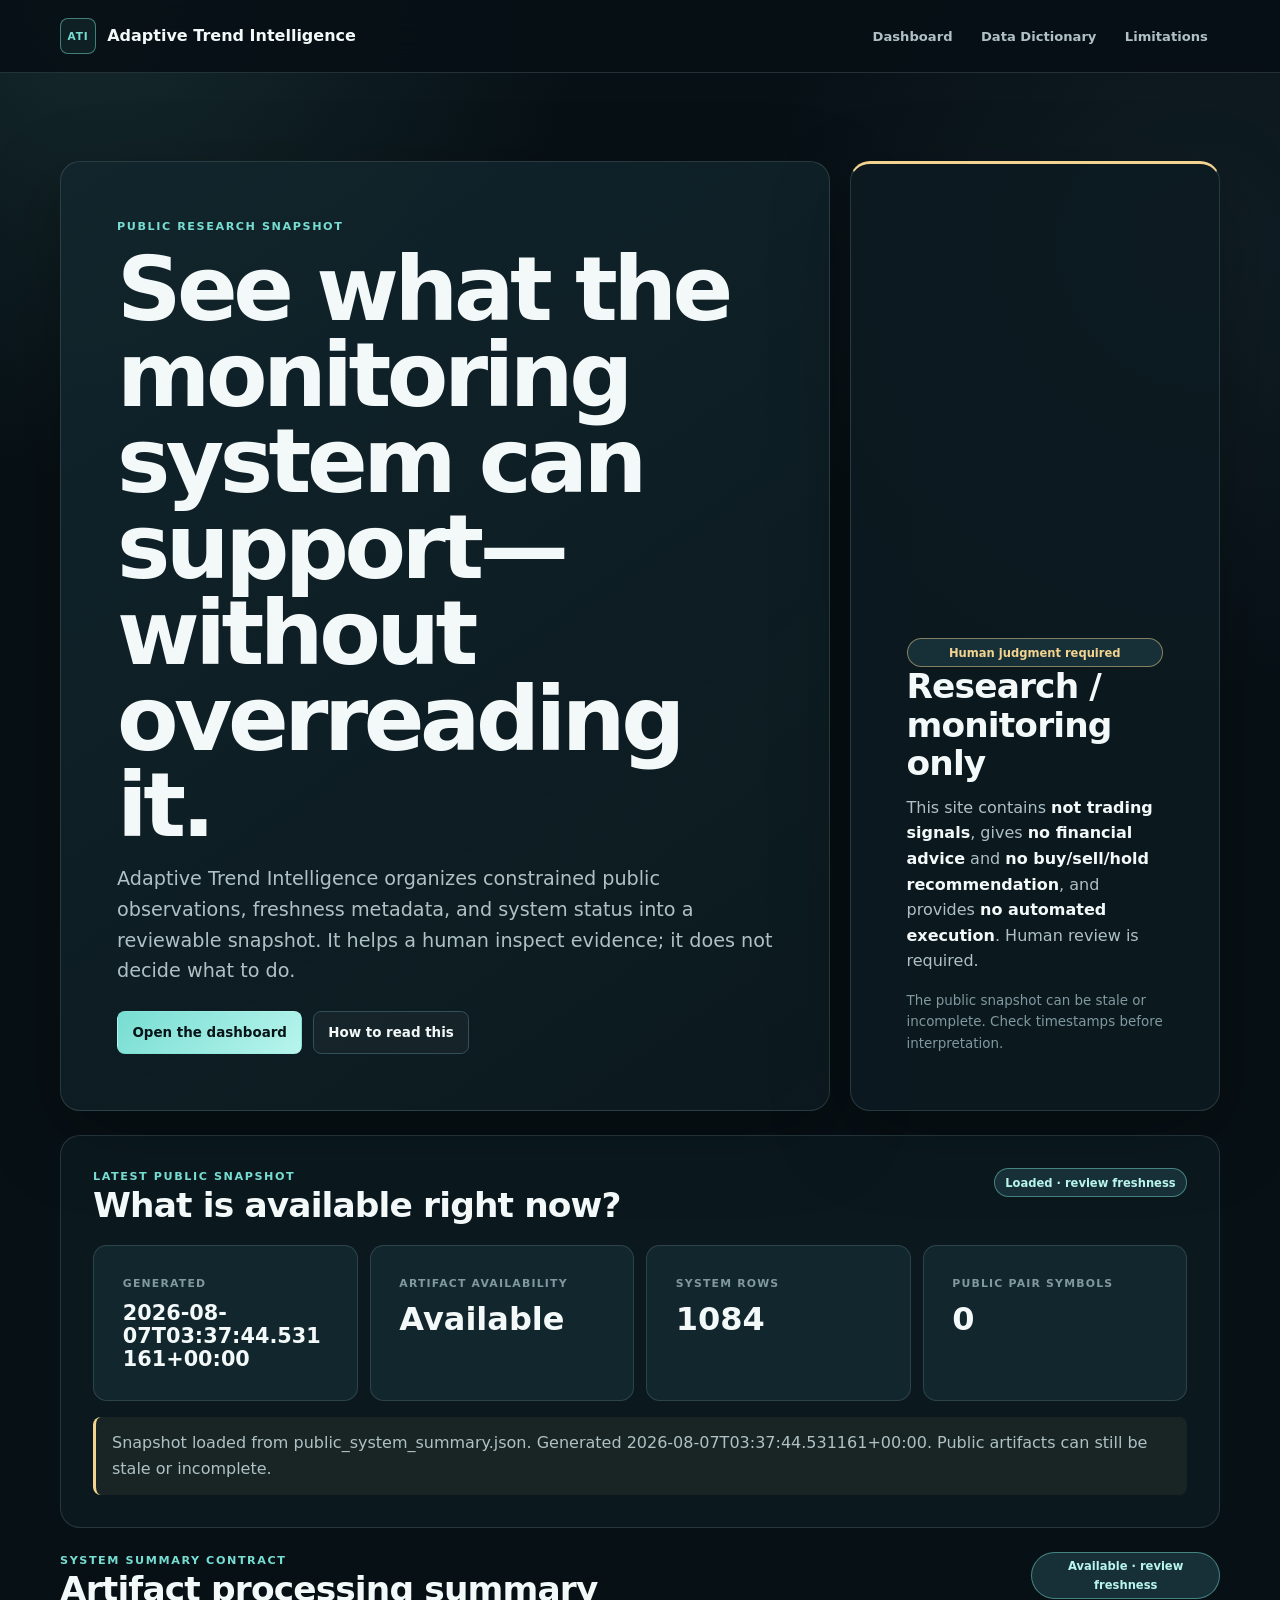
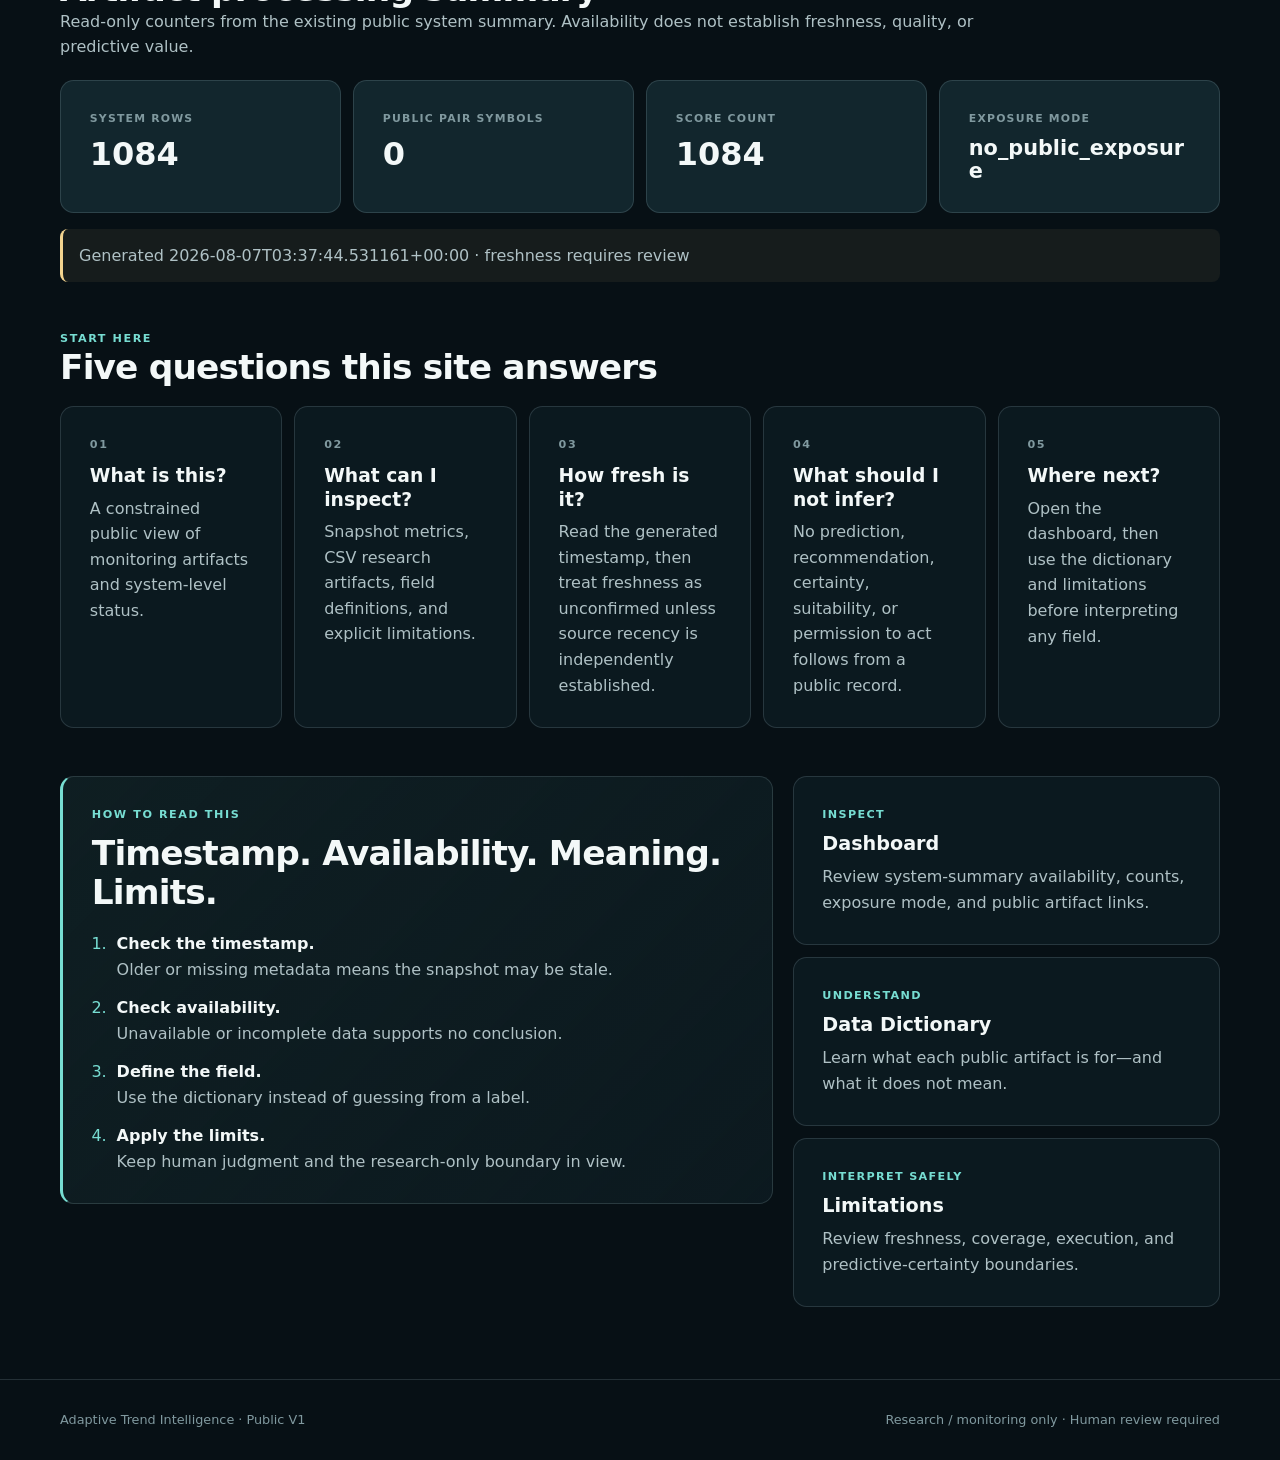
==== public/index.html @ 7cc49cb6 "publish public v1.2 dashboard output" ====
<!doctype html>
<html lang="en">
<head>
  <meta charset="utf-8">
  <meta name="viewport" content="width=device-width, initial-scale=1">
  <meta name="description" content="Adaptive Trend Intelligence turns constrained public artifacts into&nbsp;a readable research monitoring snapshot.">
  <title>Adaptive Trend Intelligence — Public&nbsp;Research Snapshot</title>
  <link rel="stylesheet" href="styles.css">
</head>
<body>
  <a class="skip-link" href="#main-content">Skip to main content</a>
  <header class="site-header">
    <nav class="container site-nav" aria-label="Primary navigation">
      <a class="brand" href="index.html" aria-current="page"><span class="brand-mark" aria-hidden="true">ATI</span><span>Adaptive Trend Intelligence</span></a>
      <div class="nav-links">
        <a href="dashboard.html">Dashboard</a>
        <a href="data_dictionary.html">Data Dictionary</a>
        <a href="limitations.html">Limitations</a>
      </div>
    </nav>
  </header>

  <main id="main-content">
    <section class="container hero" aria-labelledby="hero-title">
      <div class="hero-copy">
        <p class="eyebrow">Public&nbsp;Research snapshot</p>
        <h1 id="hero-title">See what the monitoring system can support—without overreading it.</h1>
        <p class="lede">Adaptive Trend Intelligence organizes constrained public observations, freshness metadata, and system status into&nbsp;a reviewable snapshot. It helps a human inspect evidence; it does not decide what to do.</p>
        <div class="action-row">
          <a class="button button-primary" href="dashboard.html">Open the dashboard</a>
          <a class="button" href="#how-to-read">How to read this</a>
        </div>
      </div>
      <aside class="boundary-card" aria-labelledby="boundary-title">
        <span class="status-badge status-caution">Human judgment required</span>
        <h2 id="boundary-title">Research / monitoring only</h2>
        <p>This site contains <strong>not trading signals</strong>, gives <strong>no financial advice</strong> and <strong>no buy/sell/hold recommendation</strong>, and provides <strong>no automated execution</strong>. Human review is required.</p>
        <p class="microcopy">The public snapshot can be stale or incomplete. Check timestamps before interpretation.</p>
      </aside>
    </section>

    <section class="container snapshot-shell" aria-labelledby="snapshot-title">
      <div class="section-heading">
        <div><p class="eyebrow">Latest public snapshot</p><h2 id="snapshot-title">What is available right now?</h2></div>
        <span id="snapshot-state" class="status-badge status-neutral" role="status" aria-live="polite">Checking local artifact</span>
      </div>
      <div class="dashboard-metrics">
        <article class="metric-card"><div class="metric-label">Generated</div><div id="snapshot-generated" class="metric-value metric-value-small">Checking…</div></article>
        <article class="metric-card"><div class="metric-label">Artifact availability</div><div id="snapshot-available" class="metric-value">Checking…</div></article>
        <article class="metric-card"><div class="metric-label">System Rows</div><div id="snapshot-rows" class="metric-value">—</div></article>
        <article class="metric-card"><div class="metric-label">Public Pair Symbols</div><div id="snapshot-pairs" class="metric-value">—</div></article>
      </div>
      <p id="snapshot-note" class="status-message">Loading the same-origin public system summary. A generated timestamp describes artifact metadata, not guaranteed source freshness.</p>
    </section>

    <section class="container section" aria-labelledby="export-title">
      <div class="section-heading">
        <div>
          <p class="eyebrow">System summary contract</p>
          <h2 id="export-title">Artifact processing summary</h2>
          <p>Read-only counters from the existing public system summary. Availability does not establish freshness, quality, or predictive value.</p>
        </div>
        <span id="export-load-state" class="status-badge status-neutral" role="status" aria-live="polite">Checking</span>
      </div>
      <div class="dashboard-metrics">
        <article class="metric-card"><div class="metric-label">System Rows</div><div id="export-input" class="metric-value">—</div></article>
        <article class="metric-card"><div class="metric-label">Public Pair Symbols</div><div id="export-published" class="metric-value">—</div></article>
        <article class="metric-card"><div class="metric-label">Score Count</div><div id="export-filtered" class="metric-value">—</div></article>
        <article class="metric-card"><div class="metric-label">Exposure Mode</div><div id="export-limit" class="metric-value metric-value-small">—</div></article>
      </div>
      <p id="export-generated" class="status-message">Waiting for public data</p>
    </section>

    <section class="section" aria-labelledby="state-guide-title">
      <div class="container">
        <div class="section-heading"><div><p class="eyebrow">Start here</p><h2 id="state-guide-title">Five questions this site answers</h2></div></div>
        <div class="question-grid">
          <article class="card"><span class="card-number">01</span><h3>What is this?</h3><p>A constrained public view of monitoring artifacts and system-level status.</p></article>
          <article class="card"><span class="card-number">02</span><h3>What can I inspect?</h3><p>Snapshot metrics, CSV research artifacts, field definitions, and explicit limitations.</p></article>
          <article class="card"><span class="card-number">03</span><h3>How fresh is it?</h3><p>Read the generated timestamp, then treat freshness as unconfirmed unless source recency is independently established.</p></article>
          <article class="card"><span class="card-number">04</span><h3>What should I not infer?</h3><p>No prediction, recommendation, certainty, suitability, or permission to act follows from a public record.</p></article>
          <article class="card"><span class="card-number">05</span><h3>Where next?</h3><p>Open the dashboard, then use the dictionary and limitations before interpreting any field.</p></article>
        </div>
      </div>
    </section>

    <section id="how-to-read" class="container section" aria-labelledby="read-title">
      <div class="split-grid">
        <article class="card card-accent">
          <p class="eyebrow">How to read this</p><h2 id="read-title">Timestamp. Availability. Meaning. Limits.</h2>
          <ol class="reading-steps">
            <li><strong>Check the timestamp.</strong><span>Older or missing metadata means the snapshot may be stale.</span></li>
            <li><strong>Check availability.</strong><span>Unavailable or incomplete data supports no conclusion.</span></li>
            <li><strong>Define the field.</strong><span>Use the dictionary instead of guessing from a label.</span></li>
            <li><strong>Apply the limits.</strong><span>Keep human judgment and the research-only boundary in view.</span></li>
          </ol>
        </article>
        <div class="destination-grid">
          <a class="destination-card" href="dashboard.html"><span>Inspect</span><strong>Dashboard</strong><p>Review system-summary availability, counts, exposure mode, and public artifact links.</p></a>
          <a class="destination-card" href="data_dictionary.html"><span>Understand</span><strong>Data Dictionary</strong><p>Learn what each public artifact is for—and what it does not mean.</p></a>
          <a class="destination-card" href="limitations.html"><span>Interpret safely</span><strong>Limitations</strong><p>Review freshness, coverage, execution, and predictive-certainty boundaries.</p></a>
        </div>
      </div>
    </section>
  </main>

  <footer class="site-footer"><div class="container footer-grid"><p>Adaptive Trend Intelligence · Public V1</p><p>Research / monitoring only · Human review required</p></div></footer>

  <!-- Compatibility safety markers: research_monitoring_only; no trading execution; human review required. -->

  <script>
    const unavailable = "Unavailable — no conclusion can be drawn";

    async function fetchJson(file) {
      const response = await fetch(file, { cache: "no-store" });
      if (!response.ok) throw new Error("Local artifact unavailable");
      return response.json();
    }

    function publicSystemSummaryView(summary) {
      if (!summary || summary.available !== true) return null;
      if (typeof summary.rows !== "number" || summary.rows < 0) return null;
      if (typeof summary.public_pair_symbol_count !== "number" || summary.public_pair_symbol_count < 0) return null;
      return {
        available: summary.available,
        rows: summary.rows,
        public_pair_symbol_count: summary.public_pair_symbol_count,
        score_count: summary.score && typeof summary.score.count === "number" ? summary.score.count : null,
        "score.count": summary.score && summary.score.count,
        exposure_mode: summary.exposure_mode,
        generated_at: summary.generated_at
      };
    }

    function setText(id, value) {
      document.getElementById(id).textContent = value === null || value === undefined || value === "" ? unavailable : String(value);
    }

    function setExportSummaryUnavailable(tone, label) {
      const state = document.getElementById("export-load-state");
      state.className = "status-badge " + (tone === "bad" ? "status-bad" : "status-caution");
      state.textContent = label;
      ["export-input", "export-published", "export-filtered", "export-limit"].forEach((id) => setText(id, unavailable));
      setText("export-generated", unavailable);
    }

    async function renderExportSummary() {
      try {
        const summary = await fetchJson("public_system_summary.json");
        const view = publicSystemSummaryView(summary);
        if (!view) {
          setExportSummaryUnavailable("warn", "Unavailable");
          return;
        }
        setText("export-input", view.rows);
        setText("export-published", view.public_pair_symbol_count);
        setText("export-filtered", view.score_count);
        setText("export-limit", view.exposure_mode);
        setText("export-generated", "Generated " + view.generated_at + " · freshness requires review");
        setText("snapshot-generated", view.generated_at);
        setText("snapshot-available", "Available");
        setText("snapshot-rows", view.rows);
        setText("snapshot-pairs", view.public_pair_symbol_count);
        document.getElementById("export-load-state").textContent = "Available · review freshness";
        document.getElementById("export-load-state").className = "status-badge status-good";
        document.getElementById("snapshot-state").textContent = "Loaded · review freshness";
        document.getElementById("snapshot-state").className = "status-badge status-good";
        setText("snapshot-note", "Snapshot loaded from public_system_summary.json. Generated " + view.generated_at + ". Public artifacts can still be stale or incomplete.");
      } catch (error) {
        setExportSummaryUnavailable("bad", "Unavailable / failure");
        setText("snapshot-generated", unavailable);
        setText("snapshot-available", "Unavailable");
        setText("snapshot-rows", unavailable);
        setText("snapshot-pairs", unavailable);
        document.getElementById("snapshot-state").textContent = "Unavailable";
        document.getElementById("snapshot-state").className = "status-badge status-bad";
        setText("snapshot-note", unavailable);
      }
    }

    async function renderCandidates() {
      return [];
    }

    renderExportSummary();
  </script>
</body>
</html>
---- public/styles.css ----
:root {
  color-scheme: dark;
  --bg: #071015;
  --surface: #0d1b21;
  --surface-raised: #12262d;
  --surface-soft: #172f37;
  --line: #31505a;
  --line-soft: rgba(187, 219, 225, 0.16);
  --text: #f3f8f8;
  --muted: #afc1c5;
  --dim: #80999f;
  --accent: #77ddd2;
  --accent-strong: #b8f5ed;
  --caution: #f2d38f;
  --danger: #f0aaa4;
  --focus: #ffd76a;
  --max-width: 1160px;
  --radius-sm: 0.5rem;
  --radius-md: 0.85rem;
  --radius-lg: 1.25rem;
  --shadow: 0 1.5rem 5rem rgba(0, 0, 0, 0.26);
}

* { box-sizing: border-box; }
html { scroll-behavior: smooth; }
body { margin: 0; min-height: 100vh; color: var(--text); background: radial-gradient(circle at 8% 0%, rgba(119, 221, 210, 0.12), transparent 30rem), radial-gradient(circle at 94% 8%, rgba(86, 130, 151, 0.12), transparent 28rem), var(--bg); font-family: ui-sans-serif, system-ui, -apple-system, BlinkMacSystemFont, "Segoe UI", sans-serif; line-height: 1.6; }
a { color: inherit; }
h1, h2, h3, p { margin-top: 0; }
h1 { margin-bottom: 1rem; font-size: clamp(2.55rem, 7vw, 5.7rem); line-height: 0.96; letter-spacing: -0.05em; }
h2 { margin-bottom: 0.75rem; font-size: clamp(1.4rem, 2.7vw, 2.15rem); line-height: 1.12; letter-spacing: -0.025em; }
h3 { margin-bottom: 0.5rem; line-height: 1.25; }
p { color: var(--muted); }
strong { color: var(--text); }
code { color: var(--accent-strong); font-size: 0.87em; overflow-wrap: anywhere; }
:focus-visible { outline: 3px solid var(--focus); outline-offset: 3px; }

.container { width: min(var(--max-width), calc(100% - 2rem)); margin-inline: auto; }
.skip-link { position: fixed; top: 0.75rem; left: 0.75rem; z-index: 100; transform: translateY(-180%); padding: 0.65rem 0.9rem; border-radius: var(--radius-sm); color: #071015; background: var(--focus); font-weight: 900; text-decoration: none; }
.skip-link:focus { transform: translateY(0); }
.site-header { position: sticky; top: 0; z-index: 20; border-bottom: 1px solid var(--line-soft); background: rgba(7, 16, 21, 0.92); backdrop-filter: blur(1rem); }
.site-nav { display: flex; min-height: 4.5rem; align-items: center; justify-content: space-between; gap: 1.25rem; }
.brand { display: inline-flex; align-items: center; gap: 0.7rem; color: var(--text); font-weight: 850; text-decoration: none; }
.brand-mark { display: inline-grid; width: 2.25rem; height: 2.25rem; place-items: center; border: 1px solid rgba(119, 221, 210, 0.5); border-radius: var(--radius-sm); color: var(--accent); background: rgba(119, 221, 210, 0.08); font-size: 0.66rem; letter-spacing: 0.08em; }
.nav-links { display: flex; flex-wrap: wrap; justify-content: flex-end; gap: 0.25rem; }
.nav-links a { padding: 0.45rem 0.7rem; border: 1px solid transparent; border-radius: var(--radius-sm); color: var(--muted); font-size: 0.82rem; font-weight: 750; text-decoration: none; }
.nav-links a:hover, .nav-links a[aria-current="page"] { border-color: var(--line); color: var(--text); background: rgba(255, 255, 255, 0.04); }

.hero, .page-intro { display: grid; grid-template-columns: minmax(0, 1.35fr) minmax(18rem, 0.65fr); gap: 1.25rem; align-items: stretch; padding-block: clamp(2.5rem, 7vw, 5.5rem) 1.5rem; }
.hero-copy, .page-intro > div:first-child, .boundary-card { padding: clamp(1.5rem, 5vw, 3.5rem); border: 1px solid var(--line-soft); border-radius: var(--radius-lg); background: rgba(13, 27, 33, 0.88); box-shadow: var(--shadow); }
.hero-copy { background: linear-gradient(145deg, rgba(18, 38, 45, 0.92), rgba(13, 27, 33, 0.86)); }
.boundary-card { display: flex; flex-direction: column; justify-content: flex-end; border-top: 3px solid var(--caution); }
.boundary-card p:last-child { margin-bottom: 0; }
.eyebrow, .card-number, .definition-card > span { display: block; margin-bottom: 0.65rem; color: var(--accent); font-size: 0.7rem; font-weight: 900; letter-spacing: 0.14em; text-transform: uppercase; }
.lede { max-width: 48rem; margin-bottom: 0; font-size: clamp(1rem, 1.7vw, 1.2rem); }
.microcopy { color: var(--dim); font-size: 0.84rem; }
.action-row { display: flex; flex-wrap: wrap; gap: 0.65rem; margin-top: 1.5rem; }
.button { display: inline-flex; min-height: 2.7rem; align-items: center; justify-content: center; padding: 0.55rem 0.9rem; border: 1px solid var(--line); border-radius: var(--radius-sm); color: var(--text); background: rgba(255, 255, 255, 0.035); font-size: 0.84rem; font-weight: 850; text-decoration: none; }
.button:hover { border-color: var(--accent); }
.button-primary { border-color: transparent; color: #061417; background: linear-gradient(135deg, var(--accent), var(--accent-strong)); }

.page-stack { display: grid; gap: 1.25rem; padding-bottom: 4rem; }
.page-stack .page-intro { padding-bottom: 0; }
.section, .snapshot-shell { padding-block: 1.5rem; }
.snapshot-shell, .dashboard-panel, .notice-panel { padding: clamp(1.25rem, 3vw, 2rem); border: 1px solid var(--line-soft); border-radius: var(--radius-lg); background: rgba(13, 27, 33, 0.88); }
.dashboard-panel { border-top: 3px solid var(--accent); }
.section-heading { display: flex; align-items: flex-start; justify-content: space-between; gap: 1rem; margin-bottom: 1.25rem; }
.section-heading h2, .section-heading p { margin-bottom: 0; }

.card, .metric-card, .destination-card, .definition-card { min-width: 0; padding: clamp(1.15rem, 2.7vw, 1.8rem); border: 1px solid var(--line-soft); border-radius: var(--radius-md); background: rgba(13, 27, 33, 0.88); }
.card p:last-child, .definition-card p:last-child { margin-bottom: 0; }
.card-accent { border-left: 3px solid var(--accent); background: linear-gradient(135deg, rgba(119, 221, 210, 0.07), rgba(13, 27, 33, 0.9)); }
.card-number { color: var(--dim); }
.question-grid { display: grid; grid-template-columns: repeat(5, minmax(0, 1fr)); gap: 0.75rem; }
.split-grid { display: grid; grid-template-columns: minmax(0, 1.25fr) minmax(17rem, 0.75fr); gap: 1.25rem; align-items: start; }
.destination-grid { display: grid; gap: 0.75rem; }
.destination-card { display: block; text-decoration: none; transition: border-color 150ms ease, transform 150ms ease; }
.destination-card:hover { border-color: var(--accent); transform: translateY(-2px); }
.destination-card > span { display: block; margin-bottom: 0.35rem; color: var(--accent); font-size: 0.7rem; font-weight: 900; letter-spacing: 0.12em; text-transform: uppercase; }
.destination-card > strong { display: block; margin-bottom: 0.25rem; font-size: 1.2rem; }
.destination-card p { margin-bottom: 0; }

.status-badge { display: inline-flex; min-height: 1.8rem; align-items: center; justify-content: center; padding: 0.25rem 0.65rem; border: 1px solid var(--line); border-radius: 999px; color: var(--text); background: var(--surface-soft); font-size: 0.72rem; font-weight: 850; text-align: center; }
.status-good { border-color: rgba(119, 221, 210, 0.48); color: var(--accent-strong); }
.status-caution { border-color: rgba(242, 211, 143, 0.5); color: var(--caution); }
.status-bad { border-color: rgba(240, 170, 164, 0.5); color: var(--danger); }
.status-neutral { color: var(--muted); }
.dashboard-metrics { display: grid; grid-template-columns: repeat(4, minmax(0, 1fr)); gap: 0.75rem; }
.dashboard-metrics-five { grid-template-columns: repeat(3, minmax(0, 1fr)); }
.metric-card { background: var(--surface-raised); }
.metric-label { margin-bottom: 0.65rem; color: var(--dim); font-size: 0.68rem; font-weight: 900; letter-spacing: 0.11em; text-transform: uppercase; }
.metric-value { color: var(--text); font-size: clamp(1.3rem, 3vw, 2rem); font-weight: 900; line-height: 1.1; overflow-wrap: anywhere; }
.metric-value-small { font-size: clamp(0.95rem, 2vw, 1.3rem); }
.status-message { margin: 1rem 0 0; padding: 0.85rem 1rem; border-left: 3px solid var(--caution); border-radius: var(--radius-sm); color: var(--muted); background: rgba(242, 211, 143, 0.06); }

.reading-steps, .plain-list { display: grid; gap: 0.8rem; margin: 1.25rem 0 0; padding-left: 1.25rem; }
.reading-steps li { padding-left: 0.3rem; color: var(--accent); }
.reading-steps strong, .reading-steps span { display: block; }
.reading-steps span { color: var(--muted); }
.plain-list li { color: var(--muted); }
.artifact-list, .definition-list { display: grid; gap: 0.65rem; margin-top: 1.25rem; }
.artifact-row { display: flex; align-items: center; justify-content: space-between; gap: 1rem; padding: 0.9rem 1rem; border: 1px solid var(--line-soft); border-radius: var(--radius-sm); text-decoration: none; background: rgba(255, 255, 255, 0.02); }
.artifact-row:hover { border-color: var(--accent); }
.artifact-row strong, .artifact-row small { display: block; }
.artifact-row small { margin-top: 0.15rem; color: var(--dim); }
.artifact-row > span:last-child { color: var(--accent); font-size: 0.72rem; font-weight: 900; }
.definition-card-grid { display: grid; grid-template-columns: repeat(2, minmax(0, 1fr)); gap: 0.75rem; }
.definition-card > span { color: var(--caution); }
.definition-card h3 { overflow-wrap: anywhere; }
.definition-list { margin: 0; }
.definition-list div { padding: 0.85rem 0; border-bottom: 1px solid var(--line-soft); }
.definition-list div:last-child { border-bottom: 0; }
.definition-list dt { color: var(--text); font-weight: 850; }
.definition-list dd { margin: 0.2rem 0 0; color: var(--muted); }
.limitation-grid { display: grid; grid-template-columns: repeat(3, minmax(0, 1fr)); gap: 0.75rem; }
.notice-panel { display: grid; grid-template-columns: minmax(0, 0.75fr) minmax(0, 1.25fr) auto; gap: 1.25rem; align-items: center; border-left: 3px solid var(--caution); }
.notice-panel h2, .notice-panel p { margin-bottom: 0; }
.text-link { color: var(--accent-strong); font-weight: 800; text-decoration-thickness: 1px; text-underline-offset: 0.2em; }

.site-footer { margin-top: 3rem; border-top: 1px solid var(--line-soft); }
.footer-grid { display: flex; min-height: 5rem; align-items: center; justify-content: space-between; gap: 1rem; }
.footer-grid p { margin: 0; color: var(--dim); font-size: 0.8rem; }

@media (max-width: 900px) {
  .hero, .page-intro, .split-grid { grid-template-columns: 1fr; }
  .question-grid { grid-template-columns: repeat(2, minmax(0, 1fr)); }
  .dashboard-metrics, .dashboard-metrics-five { grid-template-columns: repeat(2, minmax(0, 1fr)); }
  .limitation-grid { grid-template-columns: repeat(2, minmax(0, 1fr)); }
  .notice-panel { grid-template-columns: 1fr; }
}

@media (max-width: 640px) {
  .container { width: calc(100% - 1.25rem); }
  .site-nav { align-items: flex-start; flex-direction: column; padding-block: 0.75rem; }
  .nav-links { width: 100%; justify-content: flex-start; }
  .brand, .brand > span:last-child, p, code { min-width: 0; overflow-wrap: anywhere; }
  h1 { font-size: clamp(2.35rem, 13vw, 4rem); }
  .hero, .page-intro { padding-top: 2rem; }
  .question-grid, .dashboard-metrics, .dashboard-metrics-five, .definition-card-grid, .limitation-grid { grid-template-columns: 1fr; }
  .section-heading, .artifact-row, .footer-grid { align-items: flex-start; flex-direction: column; }
  .action-row .button { width: 100%; }
}
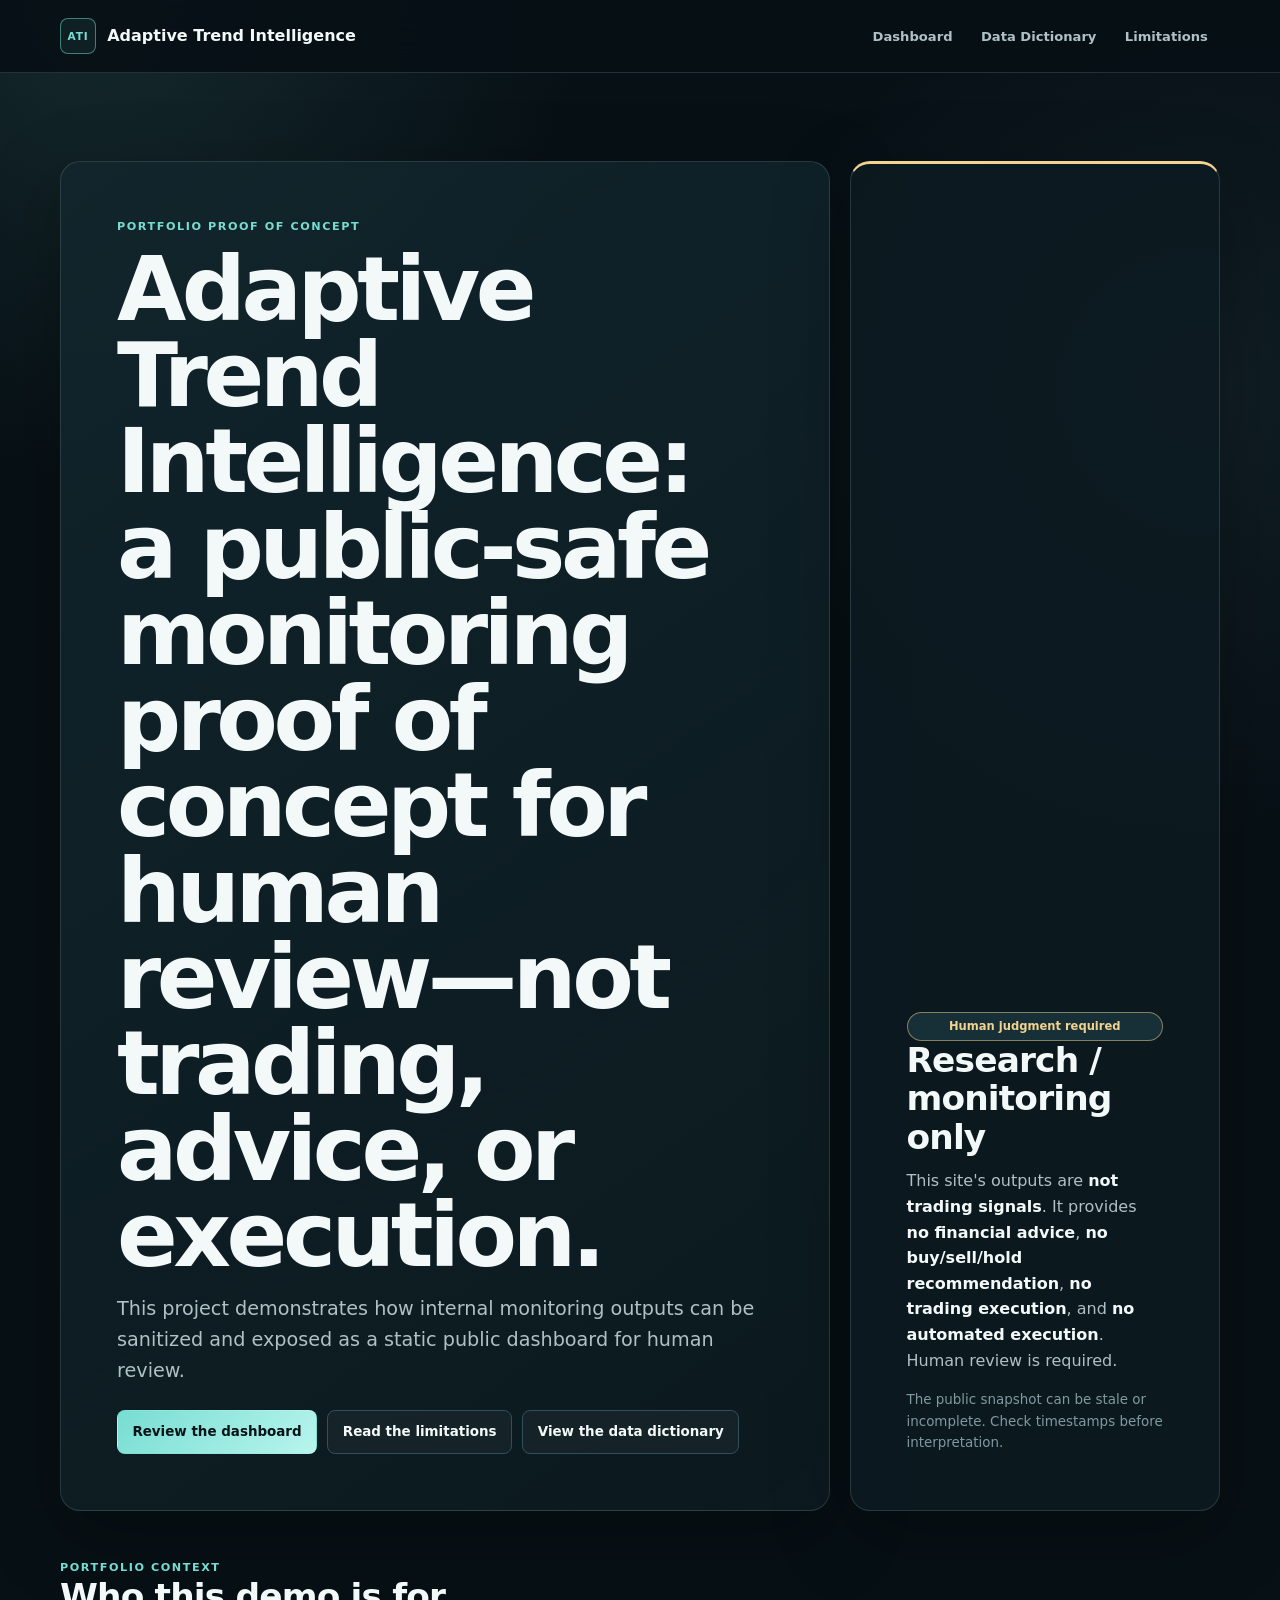
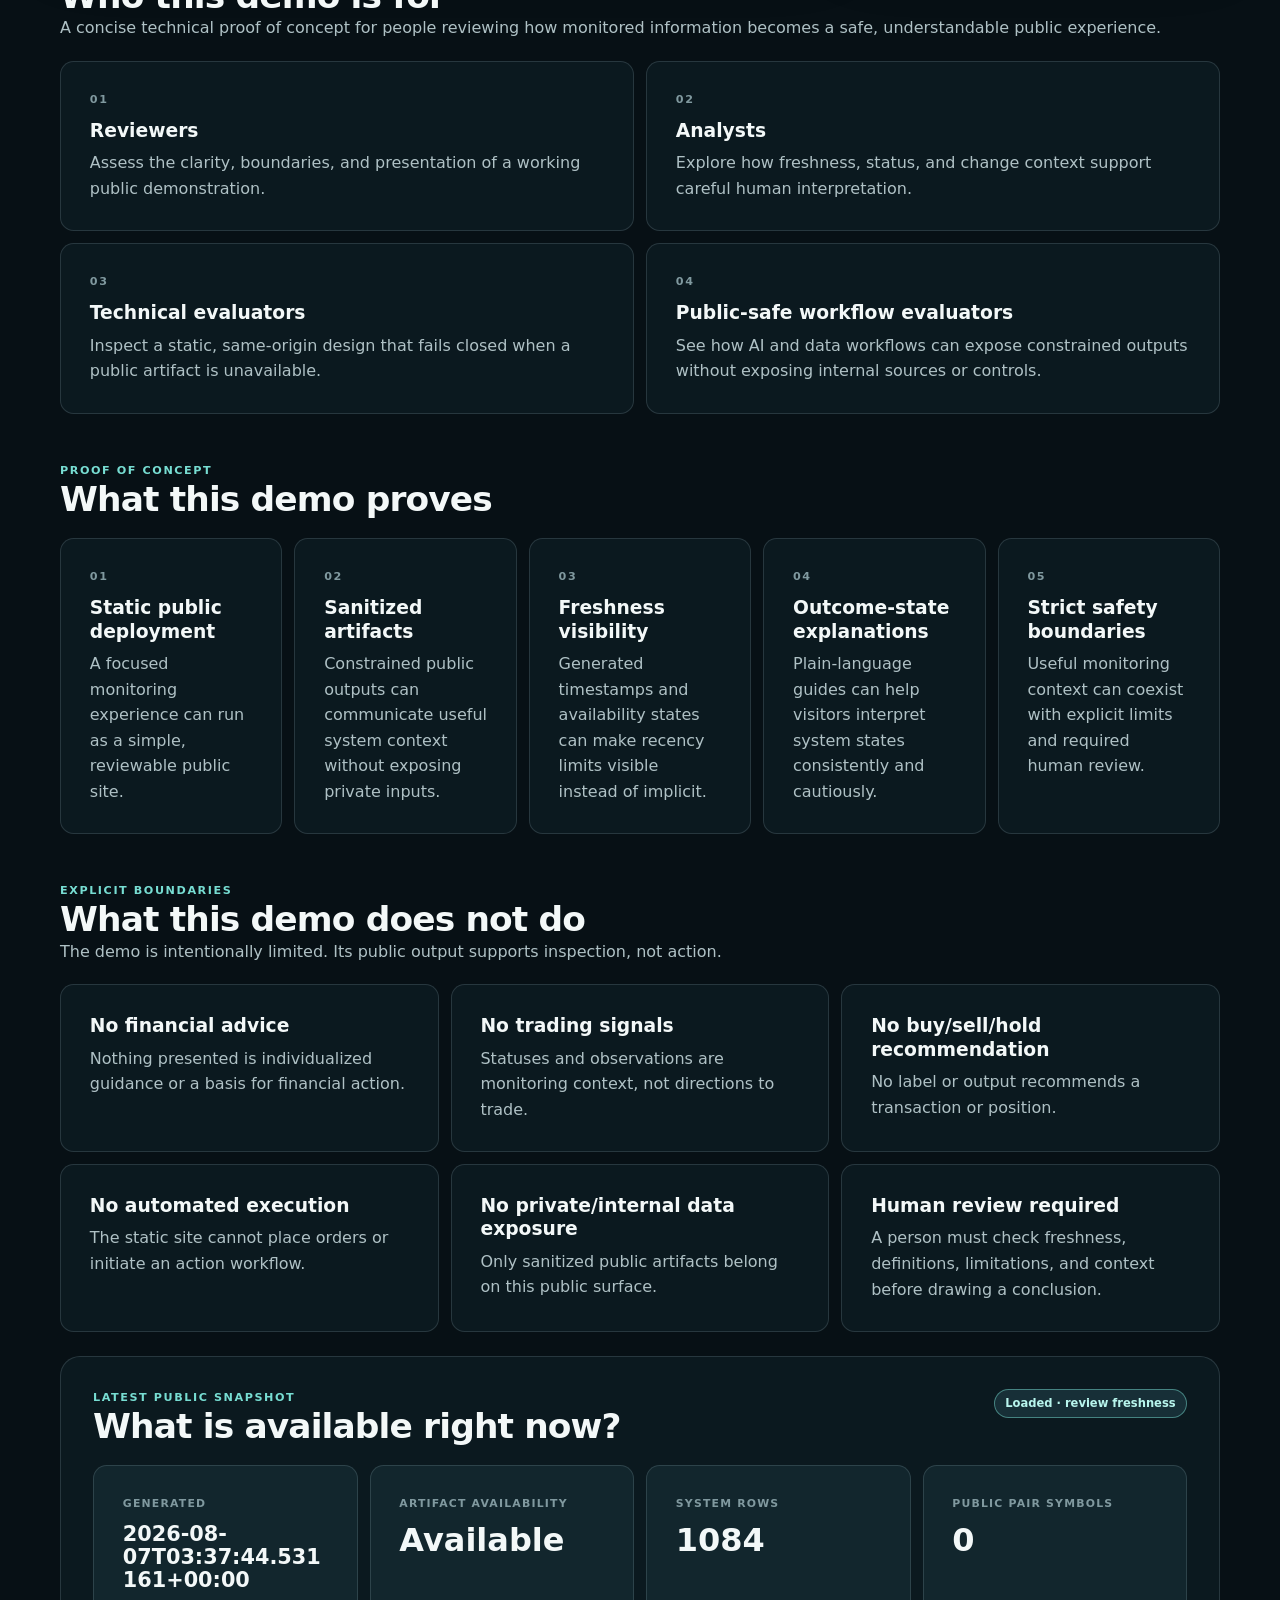
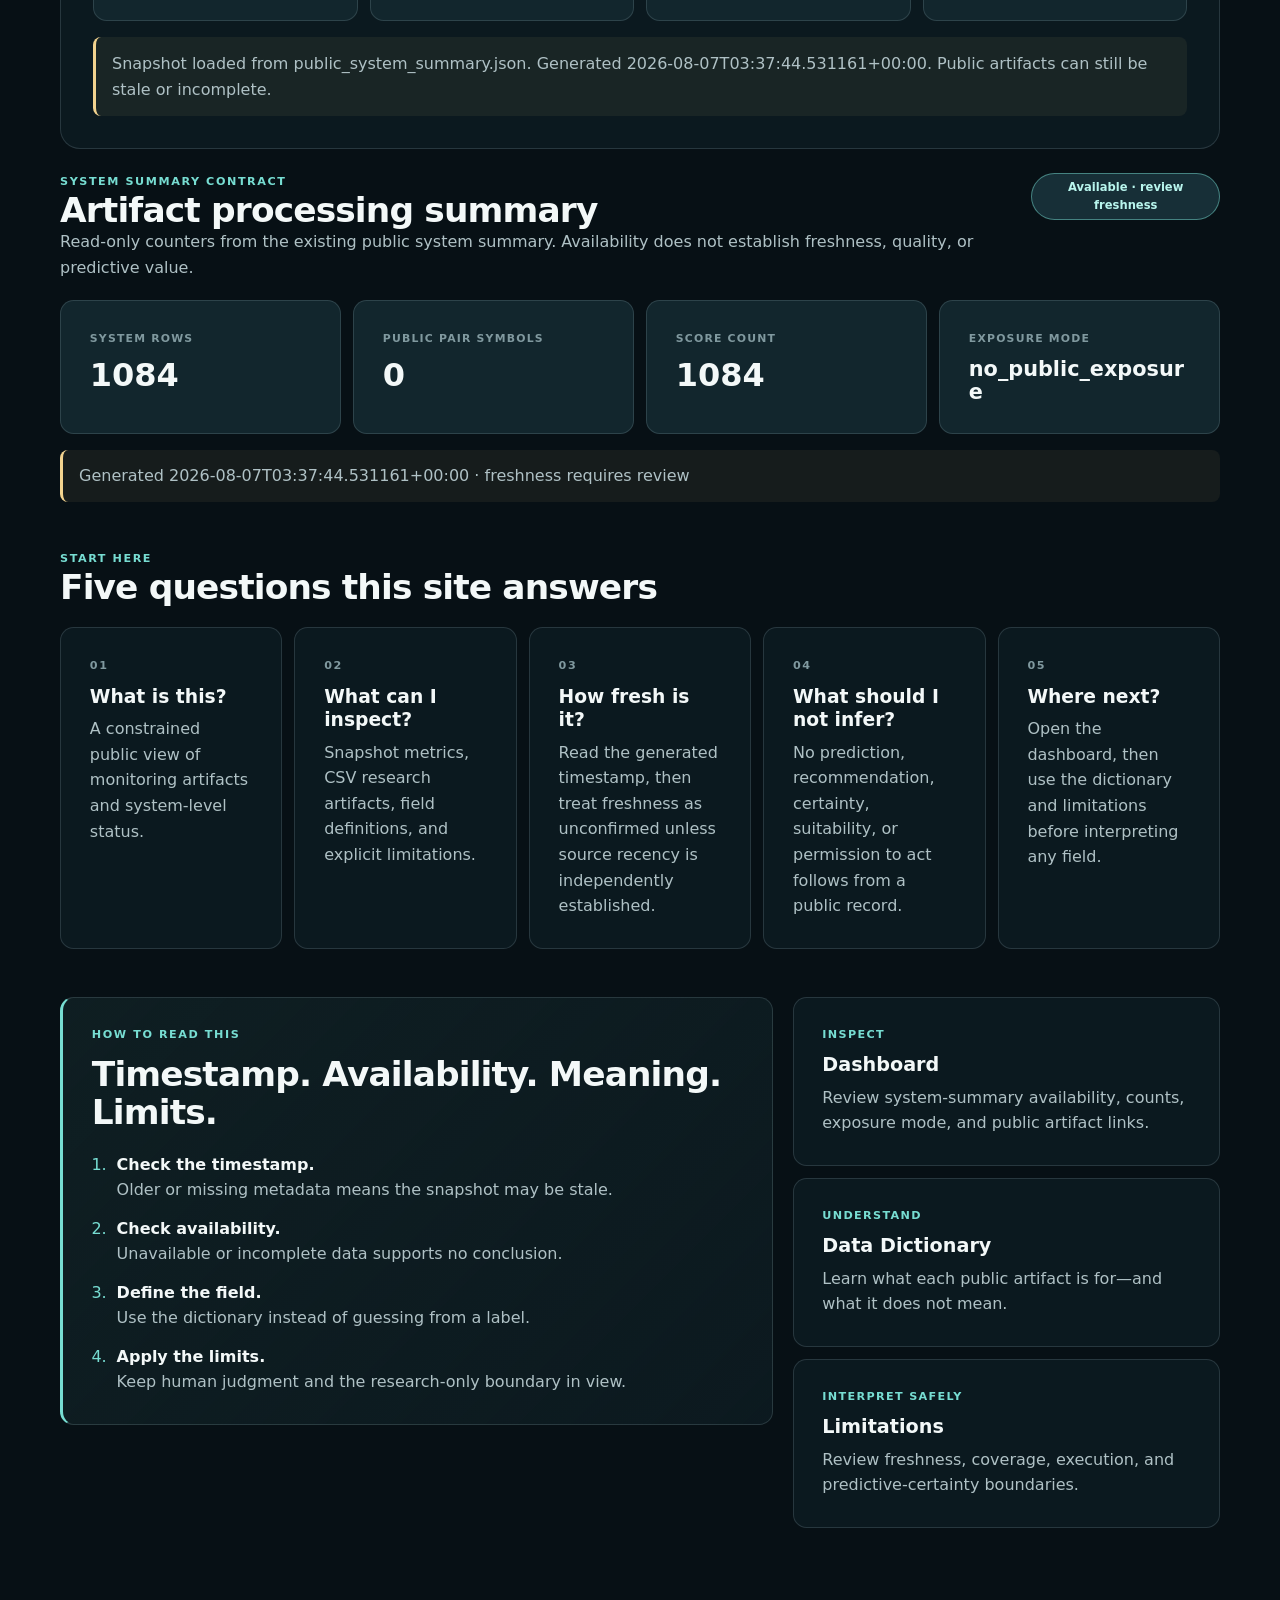
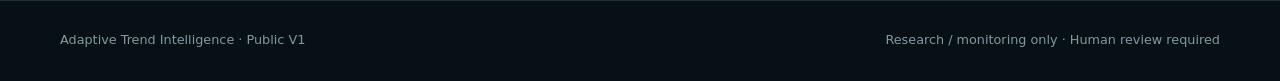
==== commit e93a6b2e: "tune portfolio demo homepage positioning" ====
--- a/public/index.html
+++ b/public/index.html
@@ -3,8 +3,8 @@
 <head>
   <meta charset="utf-8">
   <meta name="viewport" content="width=device-width, initial-scale=1">
-  <meta name="description" content="Adaptive Trend Intelligence turns constrained public artifacts into&nbsp;a readable research monitoring snapshot.">
-  <title>Adaptive Trend Intelligence — Public&nbsp;Research Snapshot</title>
+  <meta name="description" content="Adaptive Trend Intelligence is a public-safe monitoring dashboard built for human review.">
+  <title>Adaptive Trend Intelligence — Public-Safe Monitoring Demo</title>
   <link rel="stylesheet" href="styles.css">
 </head>
 <body>
@@ -23,20 +23,60 @@
   <main id="main-content">
     <section class="container hero" aria-labelledby="hero-title">
       <div class="hero-copy">
-        <p class="eyebrow">Public&nbsp;Research snapshot</p>
-        <h1 id="hero-title">See what the monitoring system can support—without overreading it.</h1>
-        <p class="lede">Adaptive Trend Intelligence organizes constrained public observations, freshness metadata, and system status into&nbsp;a reviewable snapshot. It helps a human inspect evidence; it does not decide what to do.</p>
+        <p class="eyebrow">Portfolio proof of concept</p>
+        <h1 id="hero-title">Adaptive Trend Intelligence: a public-safe monitoring proof of concept for human review—not trading, advice, or execution.</h1>
+        <p class="lede">This project demonstrates how internal monitoring outputs can be sanitized and exposed as a static public dashboard for human review.</p>
         <div class="action-row">
-          <a class="button button-primary" href="dashboard.html">Open the dashboard</a>
-          <a class="button" href="#how-to-read">How to read this</a>
+          <a class="button button-primary" href="dashboard.html">Review the dashboard</a>
+          <a class="button" href="limitations.html">Read the limitations</a>
+          <a class="button" href="data_dictionary.html">View the data dictionary</a>
         </div>
       </div>
       <aside class="boundary-card" aria-labelledby="boundary-title">
         <span class="status-badge status-caution">Human judgment required</span>
         <h2 id="boundary-title">Research / monitoring only</h2>
-        <p>This site contains <strong>not trading signals</strong>, gives <strong>no financial advice</strong> and <strong>no buy/sell/hold recommendation</strong>, and provides <strong>no automated execution</strong>. Human review is required.</p>
+        <p>This site's outputs are <strong>not trading signals</strong>. It provides <strong>no financial advice</strong>, <strong>no buy/sell/hold recommendation</strong>, <strong>no trading execution</strong>, and <strong>no automated execution</strong>. Human review is required.</p>
         <p class="microcopy">The public snapshot can be stale or incomplete. Check timestamps before interpretation.</p>
       </aside>
+    </section>
+
+    <section class="container section" aria-labelledby="audience-title">
+      <div class="section-heading">
+        <div><p class="eyebrow">Portfolio context</p><h2 id="audience-title">Who this demo is for</h2><p>A concise technical proof of concept for people reviewing how monitored information becomes a safe, understandable public experience.</p></div>
+      </div>
+      <div class="definition-card-grid">
+        <article class="card"><span class="card-number">01</span><h3>Reviewers</h3><p>Assess the clarity, boundaries, and presentation of a working public demonstration.</p></article>
+        <article class="card"><span class="card-number">02</span><h3>Analysts</h3><p>Explore how freshness, status, and change context support careful human interpretation.</p></article>
+        <article class="card"><span class="card-number">03</span><h3>Technical evaluators</h3><p>Inspect a static, same-origin design that fails closed when a public artifact is unavailable.</p></article>
+        <article class="card"><span class="card-number">04</span><h3>Public-safe workflow evaluators</h3><p>See how AI and data workflows can expose constrained outputs without exposing internal sources or controls.</p></article>
+      </div>
+    </section>
+
+    <section class="section" aria-labelledby="proof-title">
+      <div class="container">
+        <div class="section-heading"><div><p class="eyebrow">Proof of concept</p><h2 id="proof-title">What this demo proves</h2></div></div>
+        <div class="question-grid">
+          <article class="card"><span class="card-number">01</span><h3>Static public deployment</h3><p>A focused monitoring experience can run as a simple, reviewable public site.</p></article>
+          <article class="card"><span class="card-number">02</span><h3>Sanitized artifacts</h3><p>Constrained public outputs can communicate useful system context without exposing private inputs.</p></article>
+          <article class="card"><span class="card-number">03</span><h3>Freshness visibility</h3><p>Generated timestamps and availability states can make recency limits visible instead of implicit.</p></article>
+          <article class="card"><span class="card-number">04</span><h3>Outcome-state explanations</h3><p>Plain-language guides can help visitors interpret system states consistently and cautiously.</p></article>
+          <article class="card"><span class="card-number">05</span><h3>Strict safety boundaries</h3><p>Useful monitoring context can coexist with explicit limits and required human review.</p></article>
+        </div>
+      </div>
+    </section>
+
+    <section class="container section" aria-labelledby="not-do-title">
+      <div class="section-heading">
+        <div><p class="eyebrow">Explicit boundaries</p><h2 id="not-do-title">What this demo does not do</h2><p>The demo is intentionally limited. Its public output supports inspection, not action.</p></div>
+      </div>
+      <div class="limitation-grid">
+        <article class="card"><h3>No financial advice</h3><p>Nothing presented is individualized guidance or a basis for financial action.</p></article>
+        <article class="card"><h3>No trading signals</h3><p>Statuses and observations are monitoring context, not directions to trade.</p></article>
+        <article class="card"><h3>No buy/sell/hold recommendation</h3><p>No label or output recommends a transaction or position.</p></article>
+        <article class="card"><h3>No automated execution</h3><p>The static site cannot place orders or initiate an action workflow.</p></article>
+        <article class="card"><h3>No private/internal data exposure</h3><p>Only sanitized public artifacts belong on this public surface.</p></article>
+        <article class="card"><h3>Human review required</h3><p>A person must check freshness, definitions, limitations, and context before drawing a conclusion.</p></article>
+      </div>
     </section>
 
     <section class="container snapshot-shell" aria-labelledby="snapshot-title">
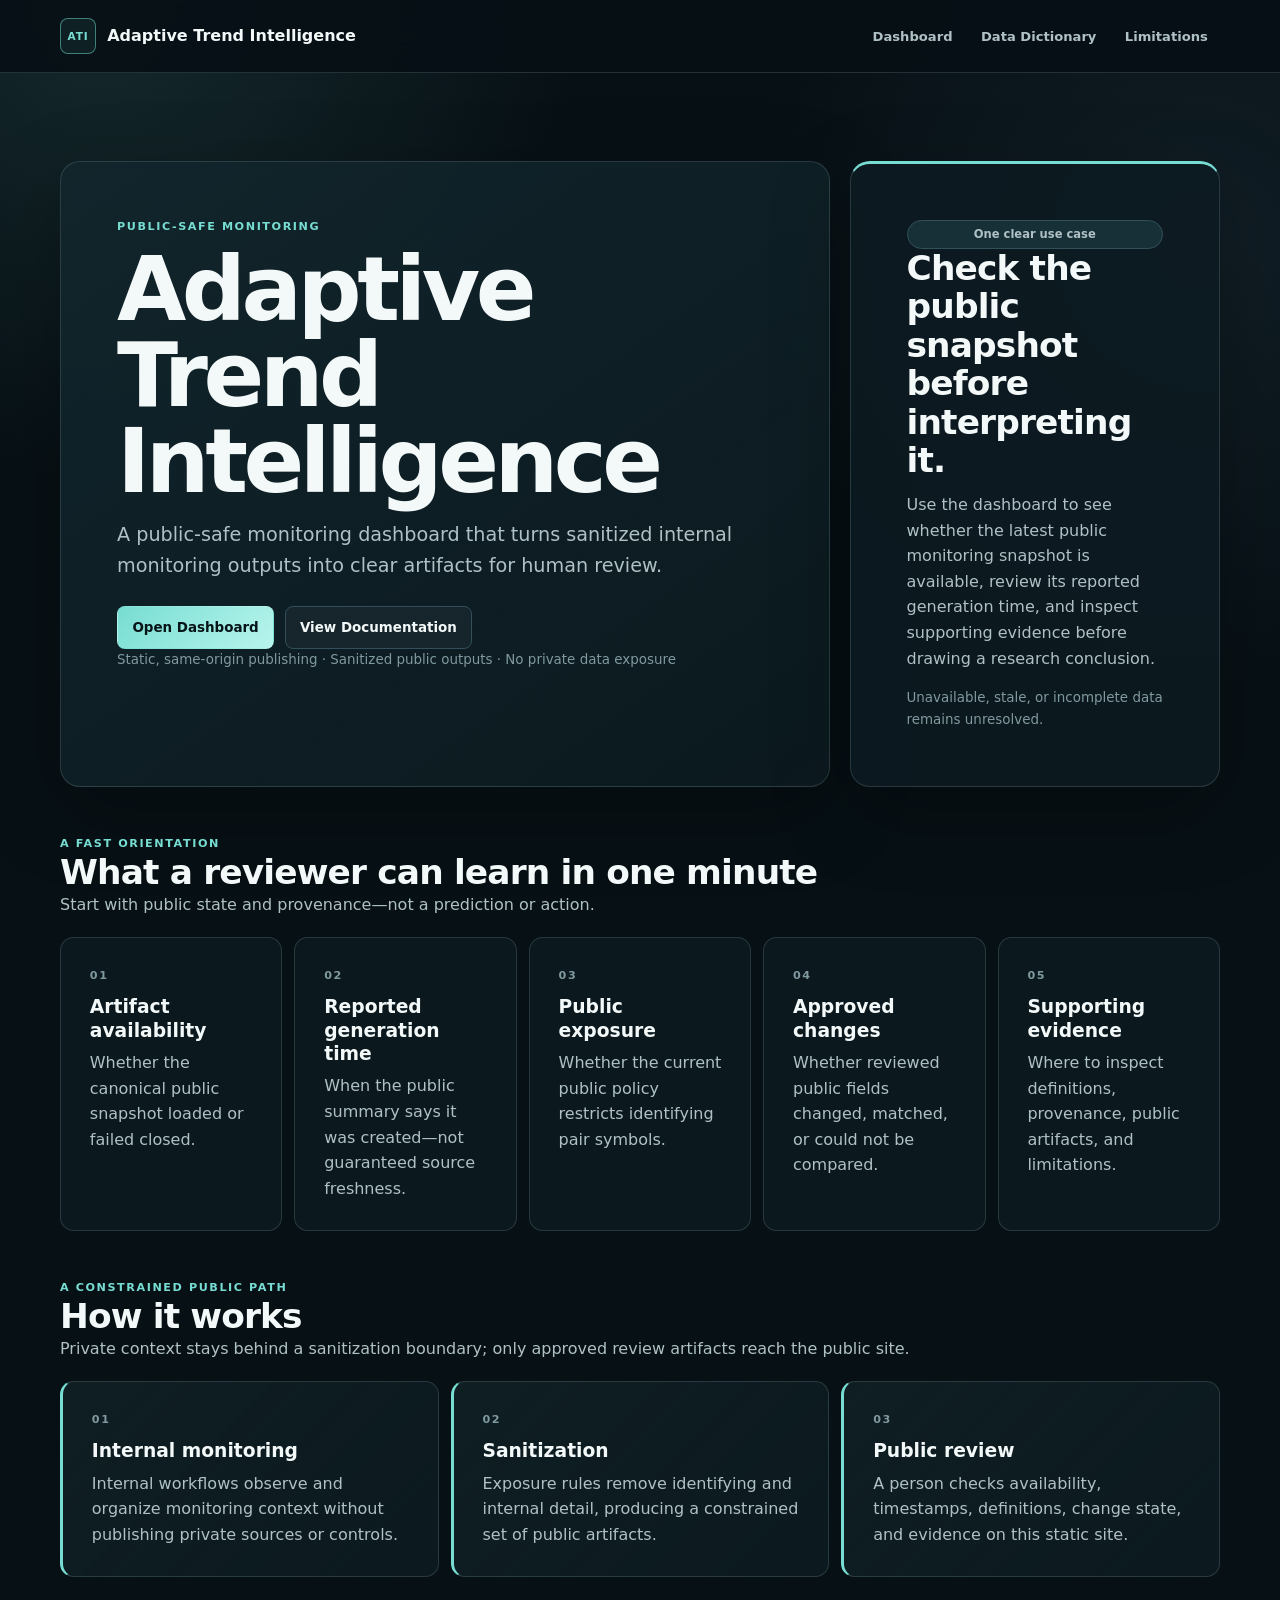
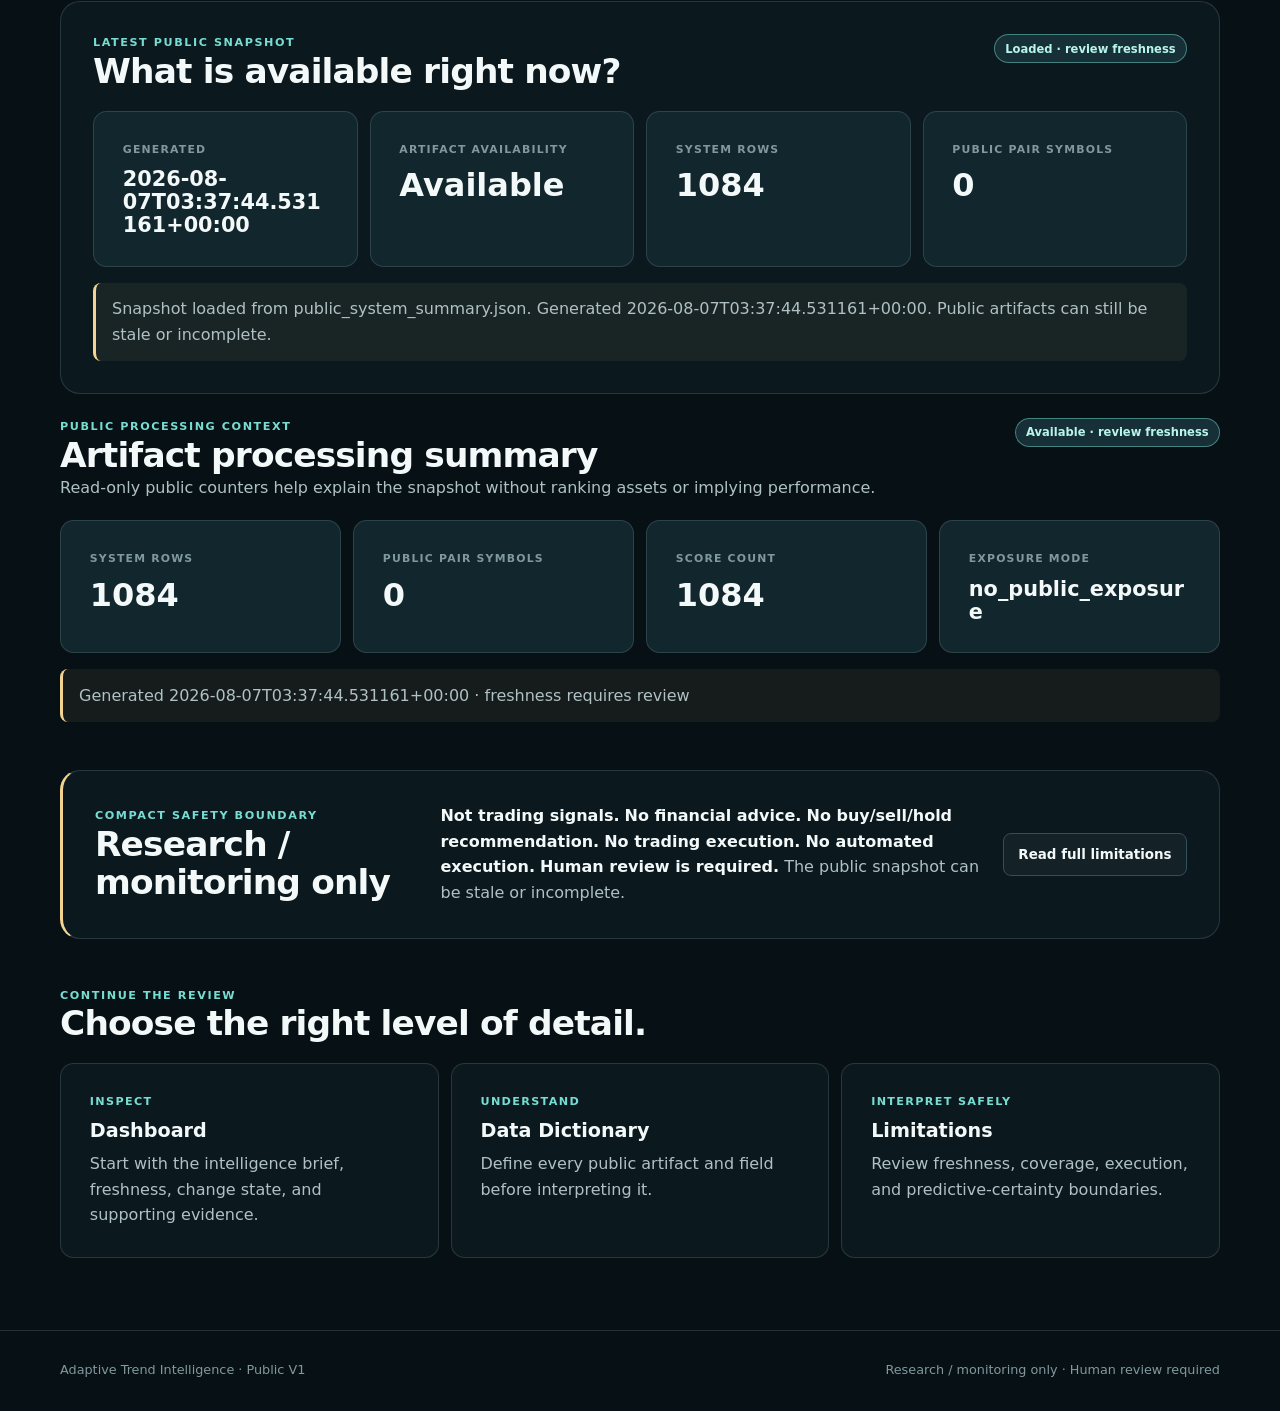
==== commit a495a912: "publish v1.6a homepage clarity rewrite" ====
--- a/public/index.html
+++ b/public/index.html
@@ -23,59 +23,44 @@
   <main id="main-content">
     <section class="container hero" aria-labelledby="hero-title">
       <div class="hero-copy">
-        <p class="eyebrow">Portfolio proof of concept</p>
-        <h1 id="hero-title">Adaptive Trend Intelligence: a public-safe monitoring proof of concept for human review—not trading, advice, or execution.</h1>
-        <p class="lede">This project demonstrates how internal monitoring outputs can be sanitized and exposed as a static public dashboard for human review.</p>
+        <p class="eyebrow">Public-safe monitoring</p>
+        <h1 id="hero-title">Adaptive Trend Intelligence</h1>
+        <p class="lede">A public-safe monitoring dashboard that turns sanitized internal monitoring outputs into clear artifacts for human review.</p>
         <div class="action-row">
-          <a class="button button-primary" href="dashboard.html">Review the dashboard</a>
-          <a class="button" href="limitations.html">Read the limitations</a>
-          <a class="button" href="data_dictionary.html">View the data dictionary</a>
+          <a class="button button-primary" href="dashboard.html">Open Dashboard</a>
+          <a class="button" href="data_dictionary.html">View Documentation</a>
         </div>
+        <p class="microcopy">Static, same-origin publishing · Sanitized public outputs · No private data exposure</p>
       </div>
-      <aside class="boundary-card" aria-labelledby="boundary-title">
-        <span class="status-badge status-caution">Human judgment required</span>
-        <h2 id="boundary-title">Research / monitoring only</h2>
-        <p>This site's outputs are <strong>not trading signals</strong>. It provides <strong>no financial advice</strong>, <strong>no buy/sell/hold recommendation</strong>, <strong>no trading execution</strong>, and <strong>no automated execution</strong>. Human review is required.</p>
-        <p class="microcopy">The public snapshot can be stale or incomplete. Check timestamps before interpretation.</p>
+      <aside class="boundary-card product-use-card" aria-labelledby="use-case-title">
+        <span class="status-badge status-neutral">One clear use case</span>
+        <h2 id="use-case-title">Check the public snapshot before interpreting it.</h2>
+        <p>Use the dashboard to see whether the latest public monitoring snapshot is available, review its reported generation time, and inspect supporting evidence before drawing a research conclusion.</p>
+        <p class="microcopy">Unavailable, stale, or incomplete data remains unresolved.</p>
       </aside>
     </section>
 
-    <section class="container section" aria-labelledby="audience-title">
+    <section class="container section" aria-labelledby="minute-title">
       <div class="section-heading">
-        <div><p class="eyebrow">Portfolio context</p><h2 id="audience-title">Who this demo is for</h2><p>A concise technical proof of concept for people reviewing how monitored information becomes a safe, understandable public experience.</p></div>
+        <div><p class="eyebrow">A fast orientation</p><h2 id="minute-title">What a reviewer can learn in one minute</h2><p>Start with public state and provenance—not a prediction or action.</p></div>
       </div>
-      <div class="definition-card-grid">
-        <article class="card"><span class="card-number">01</span><h3>Reviewers</h3><p>Assess the clarity, boundaries, and presentation of a working public demonstration.</p></article>
-        <article class="card"><span class="card-number">02</span><h3>Analysts</h3><p>Explore how freshness, status, and change context support careful human interpretation.</p></article>
-        <article class="card"><span class="card-number">03</span><h3>Technical evaluators</h3><p>Inspect a static, same-origin design that fails closed when a public artifact is unavailable.</p></article>
-        <article class="card"><span class="card-number">04</span><h3>Public-safe workflow evaluators</h3><p>See how AI and data workflows can expose constrained outputs without exposing internal sources or controls.</p></article>
+      <div class="question-grid">
+        <article class="card"><span class="card-number">01</span><h3>Artifact availability</h3><p>Whether the canonical public snapshot loaded or failed closed.</p></article>
+        <article class="card"><span class="card-number">02</span><h3>Reported generation time</h3><p>When the public summary says it was created—not guaranteed source freshness.</p></article>
+        <article class="card"><span class="card-number">03</span><h3>Public exposure</h3><p>Whether the current public policy restricts identifying pair symbols.</p></article>
+        <article class="card"><span class="card-number">04</span><h3>Approved changes</h3><p>Whether reviewed public fields changed, matched, or could not be compared.</p></article>
+        <article class="card"><span class="card-number">05</span><h3>Supporting evidence</h3><p>Where to inspect definitions, provenance, public artifacts, and limitations.</p></article>
       </div>
     </section>
 
-    <section class="section" aria-labelledby="proof-title">
+    <section class="section" aria-labelledby="flow-title">
       <div class="container">
-        <div class="section-heading"><div><p class="eyebrow">Proof of concept</p><h2 id="proof-title">What this demo proves</h2></div></div>
-        <div class="question-grid">
-          <article class="card"><span class="card-number">01</span><h3>Static public deployment</h3><p>A focused monitoring experience can run as a simple, reviewable public site.</p></article>
-          <article class="card"><span class="card-number">02</span><h3>Sanitized artifacts</h3><p>Constrained public outputs can communicate useful system context without exposing private inputs.</p></article>
-          <article class="card"><span class="card-number">03</span><h3>Freshness visibility</h3><p>Generated timestamps and availability states can make recency limits visible instead of implicit.</p></article>
-          <article class="card"><span class="card-number">04</span><h3>Outcome-state explanations</h3><p>Plain-language guides can help visitors interpret system states consistently and cautiously.</p></article>
-          <article class="card"><span class="card-number">05</span><h3>Strict safety boundaries</h3><p>Useful monitoring context can coexist with explicit limits and required human review.</p></article>
+        <div class="section-heading"><div><p class="eyebrow">A constrained public path</p><h2 id="flow-title">How it works</h2><p>Private context stays behind a sanitization boundary; only approved review artifacts reach the public site.</p></div></div>
+        <div class="limitation-grid">
+          <article class="card card-accent"><span class="card-number">01</span><h3>Internal monitoring</h3><p>Internal workflows observe and organize monitoring context without publishing private sources or controls.</p></article>
+          <article class="card card-accent"><span class="card-number">02</span><h3>Sanitization</h3><p>Exposure rules remove identifying and internal detail, producing a constrained set of public artifacts.</p></article>
+          <article class="card card-accent"><span class="card-number">03</span><h3>Public review</h3><p>A person checks availability, timestamps, definitions, change state, and evidence on this static site.</p></article>
         </div>
-      </div>
-    </section>
-
-    <section class="container section" aria-labelledby="not-do-title">
-      <div class="section-heading">
-        <div><p class="eyebrow">Explicit boundaries</p><h2 id="not-do-title">What this demo does not do</h2><p>The demo is intentionally limited. Its public output supports inspection, not action.</p></div>
-      </div>
-      <div class="limitation-grid">
-        <article class="card"><h3>No financial advice</h3><p>Nothing presented is individualized guidance or a basis for financial action.</p></article>
-        <article class="card"><h3>No trading signals</h3><p>Statuses and observations are monitoring context, not directions to trade.</p></article>
-        <article class="card"><h3>No buy/sell/hold recommendation</h3><p>No label or output recommends a transaction or position.</p></article>
-        <article class="card"><h3>No automated execution</h3><p>The static site cannot place orders or initiate an action workflow.</p></article>
-        <article class="card"><h3>No private/internal data exposure</h3><p>Only sanitized public artifacts belong on this public surface.</p></article>
-        <article class="card"><h3>Human review required</h3><p>A person must check freshness, definitions, limitations, and context before drawing a conclusion.</p></article>
       </div>
     </section>
 
@@ -96,9 +81,9 @@
     <section class="container section" aria-labelledby="export-title">
       <div class="section-heading">
         <div>
-          <p class="eyebrow">System summary contract</p>
+          <p class="eyebrow">Public processing context</p>
           <h2 id="export-title">Artifact processing summary</h2>
-          <p>Read-only counters from the existing public system summary. Availability does not establish freshness, quality, or predictive value.</p>
+          <p>Read-only public counters help explain the snapshot without ranking assets or implying performance.</p>
         </div>
         <span id="export-load-state" class="status-badge status-neutral" role="status" aria-live="polite">Checking</span>
       </div>
@@ -112,34 +97,19 @@
     </section>
 
     <section class="section" aria-labelledby="state-guide-title">
-      <div class="container">
-        <div class="section-heading"><div><p class="eyebrow">Start here</p><h2 id="state-guide-title">Five questions this site answers</h2></div></div>
-        <div class="question-grid">
-          <article class="card"><span class="card-number">01</span><h3>What is this?</h3><p>A constrained public view of monitoring artifacts and system-level status.</p></article>
-          <article class="card"><span class="card-number">02</span><h3>What can I inspect?</h3><p>Snapshot metrics, CSV research artifacts, field definitions, and explicit limitations.</p></article>
-          <article class="card"><span class="card-number">03</span><h3>How fresh is it?</h3><p>Read the generated timestamp, then treat freshness as unconfirmed unless source recency is independently established.</p></article>
-          <article class="card"><span class="card-number">04</span><h3>What should I not infer?</h3><p>No prediction, recommendation, certainty, suitability, or permission to act follows from a public record.</p></article>
-          <article class="card"><span class="card-number">05</span><h3>Where next?</h3><p>Open the dashboard, then use the dictionary and limitations before interpreting any field.</p></article>
-        </div>
+      <div class="container notice-panel">
+        <div><p class="eyebrow">Compact safety boundary</p><h2 id="state-guide-title">Research / monitoring only</h2></div>
+        <p><strong>Not trading signals.</strong> <strong>No financial advice.</strong> <strong>No buy/sell/hold recommendation.</strong> <strong>No trading execution.</strong> <strong>No automated execution.</strong> <strong>Human review is required.</strong> The public snapshot can be stale or incomplete.</p>
+        <a class="button" href="limitations.html">Read full limitations</a>
       </div>
     </section>
 
-    <section id="how-to-read" class="container section" aria-labelledby="read-title">
-      <div class="split-grid">
-        <article class="card card-accent">
-          <p class="eyebrow">How to read this</p><h2 id="read-title">Timestamp. Availability. Meaning. Limits.</h2>
-          <ol class="reading-steps">
-            <li><strong>Check the timestamp.</strong><span>Older or missing metadata means the snapshot may be stale.</span></li>
-            <li><strong>Check availability.</strong><span>Unavailable or incomplete data supports no conclusion.</span></li>
-            <li><strong>Define the field.</strong><span>Use the dictionary instead of guessing from a label.</span></li>
-            <li><strong>Apply the limits.</strong><span>Keep human judgment and the research-only boundary in view.</span></li>
-          </ol>
-        </article>
-        <div class="destination-grid">
-          <a class="destination-card" href="dashboard.html"><span>Inspect</span><strong>Dashboard</strong><p>Review system-summary availability, counts, exposure mode, and public artifact links.</p></a>
-          <a class="destination-card" href="data_dictionary.html"><span>Understand</span><strong>Data Dictionary</strong><p>Learn what each public artifact is for—and what it does not mean.</p></a>
-          <a class="destination-card" href="limitations.html"><span>Interpret safely</span><strong>Limitations</strong><p>Review freshness, coverage, execution, and predictive-certainty boundaries.</p></a>
-        </div>
+    <section class="container section" aria-labelledby="next-title">
+      <div class="section-heading"><div><p class="eyebrow">Continue the review</p><h2 id="next-title">Choose the right level of detail.</h2></div></div>
+      <div class="limitation-grid">
+        <a class="destination-card" href="dashboard.html"><span>Inspect</span><strong>Dashboard</strong><p>Start with the intelligence brief, freshness, change state, and supporting evidence.</p></a>
+        <a class="destination-card" href="data_dictionary.html"><span>Understand</span><strong>Data Dictionary</strong><p>Define every public artifact and field before interpreting it.</p></a>
+        <a class="destination-card" href="limitations.html"><span>Interpret safely</span><strong>Limitations</strong><p>Review freshness, coverage, execution, and predictive-certainty boundaries.</p></a>
       </div>
     </section>
   </main>
--- a/public/styles.css
+++ b/public/styles.css
@@ -49,6 +49,7 @@
 .hero-copy, .page-intro > div:first-child, .boundary-card { padding: clamp(1.5rem, 5vw, 3.5rem); border: 1px solid var(--line-soft); border-radius: var(--radius-lg); background: rgba(13, 27, 33, 0.88); box-shadow: var(--shadow); }
 .hero-copy { background: linear-gradient(145deg, rgba(18, 38, 45, 0.92), rgba(13, 27, 33, 0.86)); }
 .boundary-card { display: flex; flex-direction: column; justify-content: flex-end; border-top: 3px solid var(--caution); }
+.product-use-card { border-top-color: var(--accent); }
 .boundary-card p:last-child { margin-bottom: 0; }
 .eyebrow, .card-number, .definition-card > span { display: block; margin-bottom: 0.65rem; color: var(--accent); font-size: 0.7rem; font-weight: 900; letter-spacing: 0.14em; text-transform: uppercase; }
 .lede { max-width: 48rem; margin-bottom: 0; font-size: clamp(1rem, 1.7vw, 1.2rem); }
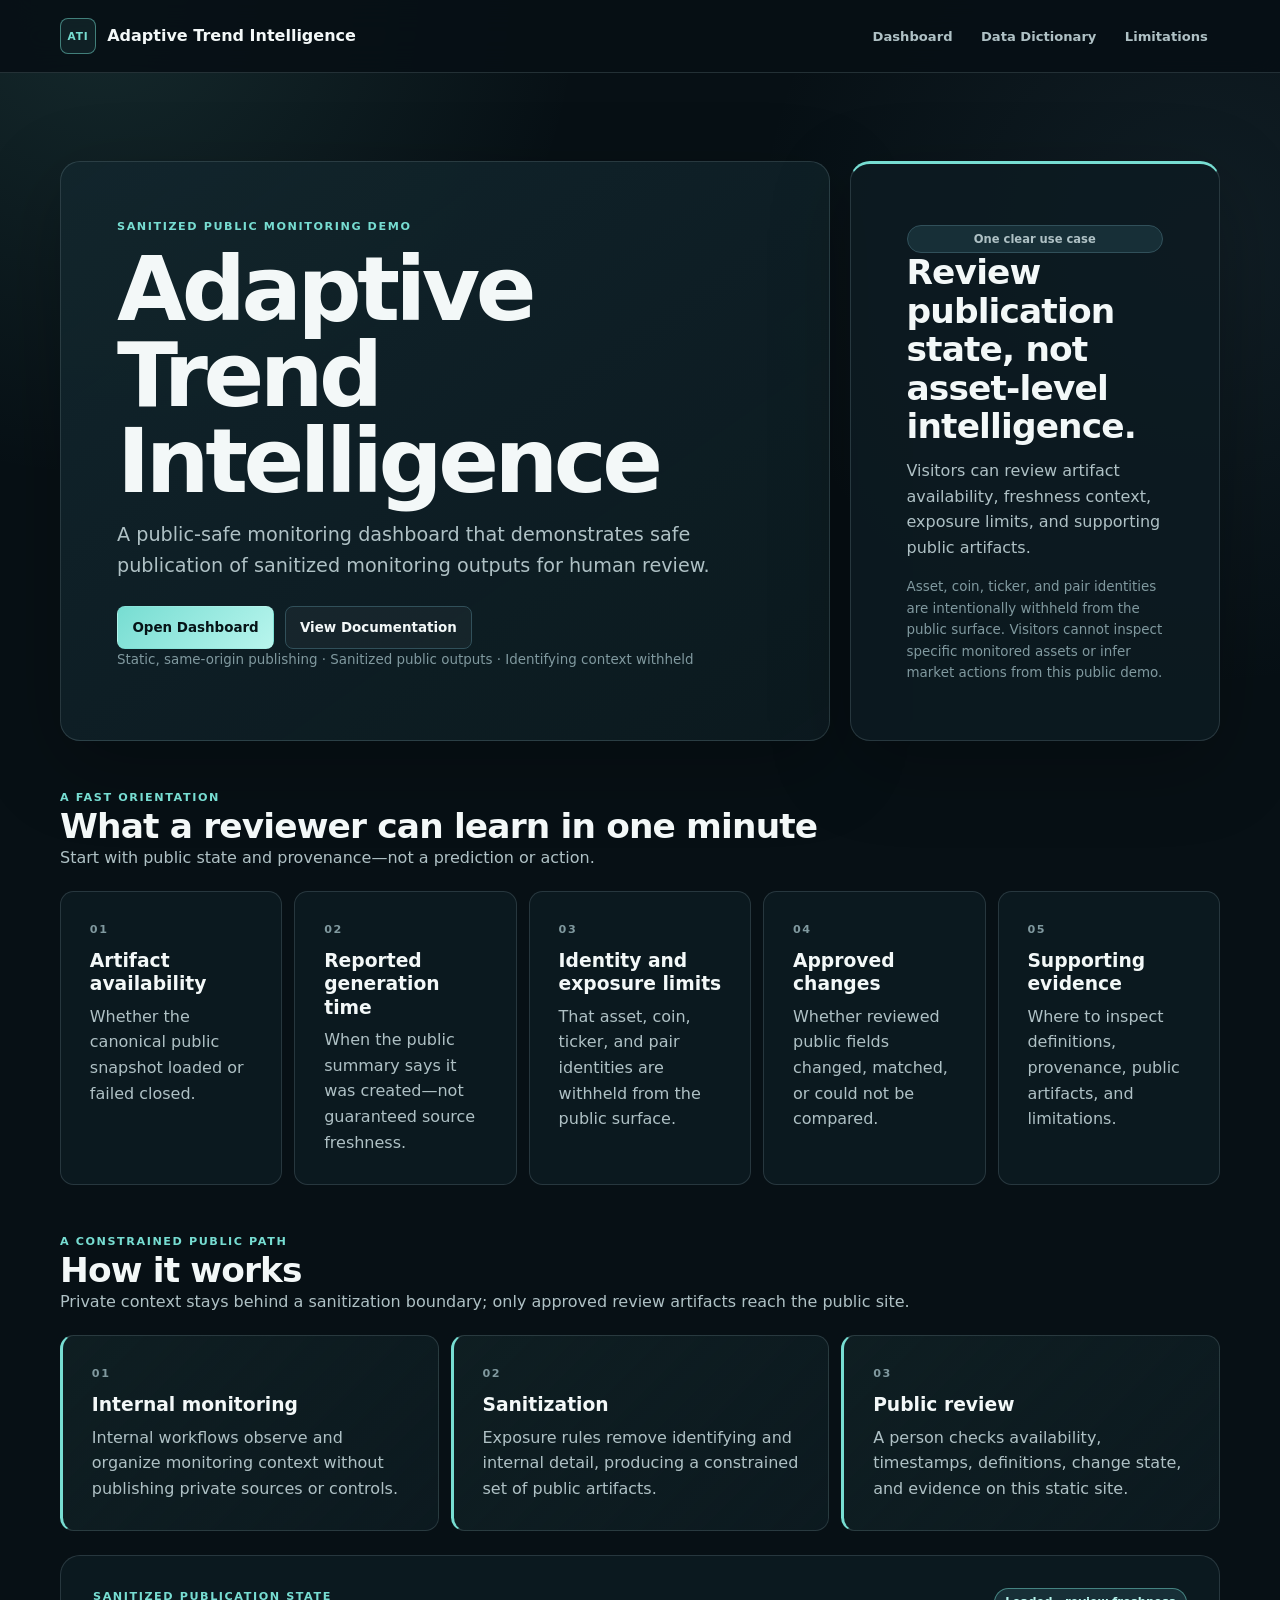
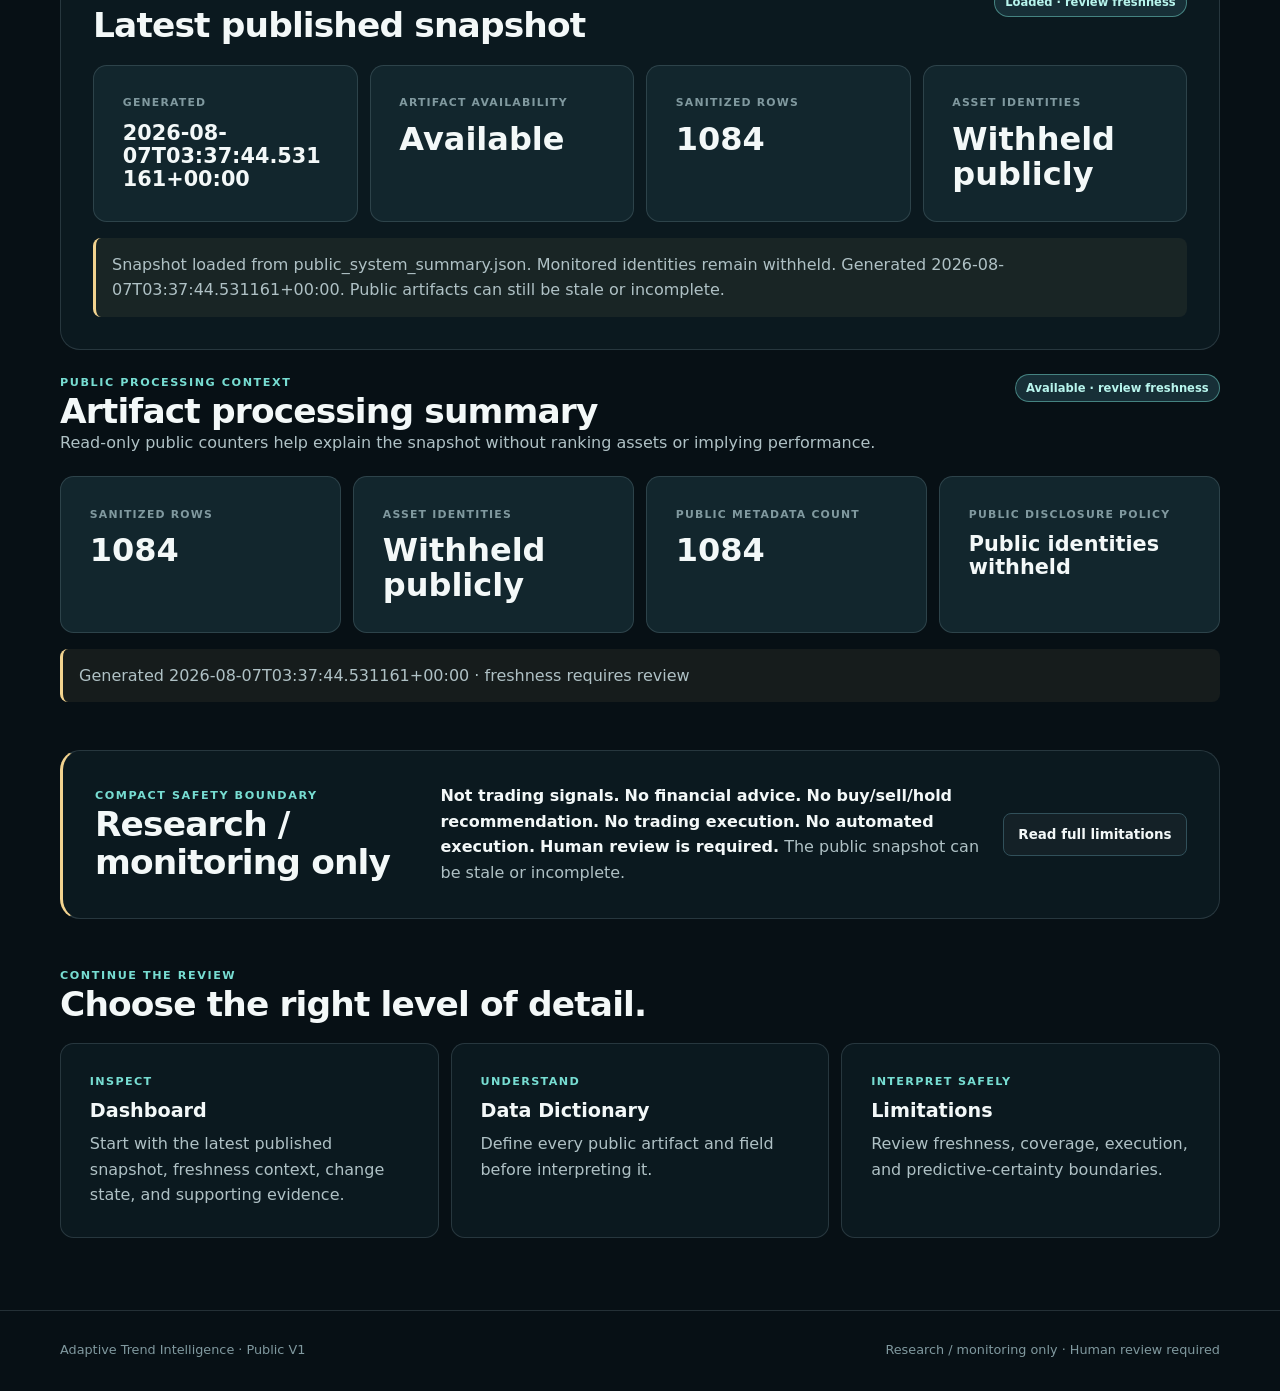
==== commit 74fad29a: "publish v1.6c sanitized public monitoring" ====
--- a/public/index.html
+++ b/public/index.html
@@ -3,8 +3,8 @@
 <head>
   <meta charset="utf-8">
   <meta name="viewport" content="width=device-width, initial-scale=1">
-  <meta name="description" content="Adaptive Trend Intelligence is a public-safe monitoring dashboard built for human review.">
-  <title>Adaptive Trend Intelligence — Public-Safe Monitoring Demo</title>
+  <meta name="description" content="A sanitized public monitoring demo for reviewing approved publication state and disclosure limits.">
+  <title>Adaptive Trend Intelligence — Sanitized Public Monitoring Demo</title>
   <link rel="stylesheet" href="styles.css">
 </head>
 <body>
@@ -23,20 +23,20 @@
   <main id="main-content">
     <section class="container hero" aria-labelledby="hero-title">
       <div class="hero-copy">
-        <p class="eyebrow">Public-safe monitoring</p>
+        <p class="eyebrow">Sanitized public monitoring demo</p>
         <h1 id="hero-title">Adaptive Trend Intelligence</h1>
-        <p class="lede">A public-safe monitoring dashboard that turns sanitized internal monitoring outputs into clear artifacts for human review.</p>
+        <p class="lede">A public-safe monitoring dashboard that demonstrates safe publication of sanitized monitoring outputs for human review.</p>
         <div class="action-row">
           <a class="button button-primary" href="dashboard.html">Open Dashboard</a>
           <a class="button" href="data_dictionary.html">View Documentation</a>
         </div>
-        <p class="microcopy">Static, same-origin publishing · Sanitized public outputs · No private data exposure</p>
+        <p class="microcopy">Static, same-origin publishing · Sanitized public outputs · Identifying context withheld</p>
       </div>
       <aside class="boundary-card product-use-card" aria-labelledby="use-case-title">
         <span class="status-badge status-neutral">One clear use case</span>
-        <h2 id="use-case-title">Check the public snapshot before interpreting it.</h2>
-        <p>Use the dashboard to see whether the latest public monitoring snapshot is available, review its reported generation time, and inspect supporting evidence before drawing a research conclusion.</p>
-        <p class="microcopy">Unavailable, stale, or incomplete data remains unresolved.</p>
+        <h2 id="use-case-title">Review publication state, not asset-level intelligence.</h2>
+        <p>Visitors can review artifact availability, freshness context, exposure limits, and supporting public artifacts.</p>
+        <p class="microcopy">Asset, coin, ticker, and pair identities are intentionally withheld from the public surface. Visitors cannot inspect specific monitored assets or infer market actions from this public demo.</p>
       </aside>
     </section>
 
@@ -47,7 +47,7 @@
       <div class="question-grid">
         <article class="card"><span class="card-number">01</span><h3>Artifact availability</h3><p>Whether the canonical public snapshot loaded or failed closed.</p></article>
         <article class="card"><span class="card-number">02</span><h3>Reported generation time</h3><p>When the public summary says it was created—not guaranteed source freshness.</p></article>
-        <article class="card"><span class="card-number">03</span><h3>Public exposure</h3><p>Whether the current public policy restricts identifying pair symbols.</p></article>
+        <article class="card"><span class="card-number">03</span><h3>Identity and exposure limits</h3><p>That asset, coin, ticker, and pair identities are withheld from the public surface.</p></article>
         <article class="card"><span class="card-number">04</span><h3>Approved changes</h3><p>Whether reviewed public fields changed, matched, or could not be compared.</p></article>
         <article class="card"><span class="card-number">05</span><h3>Supporting evidence</h3><p>Where to inspect definitions, provenance, public artifacts, and limitations.</p></article>
       </div>
@@ -66,14 +66,14 @@
 
     <section class="container snapshot-shell" aria-labelledby="snapshot-title">
       <div class="section-heading">
-        <div><p class="eyebrow">Latest public snapshot</p><h2 id="snapshot-title">What is available right now?</h2></div>
+        <div><p class="eyebrow">Sanitized publication state</p><h2 id="snapshot-title">Latest published snapshot</h2></div>
         <span id="snapshot-state" class="status-badge status-neutral" role="status" aria-live="polite">Checking local artifact</span>
       </div>
       <div class="dashboard-metrics">
         <article class="metric-card"><div class="metric-label">Generated</div><div id="snapshot-generated" class="metric-value metric-value-small">Checking…</div></article>
         <article class="metric-card"><div class="metric-label">Artifact availability</div><div id="snapshot-available" class="metric-value">Checking…</div></article>
-        <article class="metric-card"><div class="metric-label">System Rows</div><div id="snapshot-rows" class="metric-value">—</div></article>
-        <article class="metric-card"><div class="metric-label">Public Pair Symbols</div><div id="snapshot-pairs" class="metric-value">—</div></article>
+        <article class="metric-card"><div class="metric-label">Sanitized Rows</div><div id="snapshot-rows" class="metric-value">—</div></article>
+        <article class="metric-card"><div class="metric-label">Asset Identities</div><div id="snapshot-pairs" class="metric-value">—</div></article>
       </div>
       <p id="snapshot-note" class="status-message">Loading the same-origin public system summary. A generated timestamp describes artifact metadata, not guaranteed source freshness.</p>
     </section>
@@ -83,15 +83,21 @@
         <div>
           <p class="eyebrow">Public processing context</p>
           <h2 id="export-title">Artifact processing summary</h2>
+          <aside id="operations-gate-legacy-label-contract" class="operations-gate-legacy-label-contract" style="display: none;" aria-hidden="true">
+            <div class="metric-label">System Rows</div>
+            <div class="metric-label">Public Pair Symbols</div>
+            <div class="metric-label">Score Count</div>
+            <div class="metric-label">Exposure Mode</div>
+          </aside>
           <p>Read-only public counters help explain the snapshot without ranking assets or implying performance.</p>
         </div>
         <span id="export-load-state" class="status-badge status-neutral" role="status" aria-live="polite">Checking</span>
       </div>
       <div class="dashboard-metrics">
-        <article class="metric-card"><div class="metric-label">System Rows</div><div id="export-input" class="metric-value">—</div></article>
-        <article class="metric-card"><div class="metric-label">Public Pair Symbols</div><div id="export-published" class="metric-value">—</div></article>
-        <article class="metric-card"><div class="metric-label">Score Count</div><div id="export-filtered" class="metric-value">—</div></article>
-        <article class="metric-card"><div class="metric-label">Exposure Mode</div><div id="export-limit" class="metric-value metric-value-small">—</div></article>
+        <article class="metric-card"><div class="metric-label">Sanitized Rows</div><div id="export-input" class="metric-value">—</div></article>
+        <article class="metric-card"><div class="metric-label">Asset Identities</div><div id="export-published" class="metric-value">—</div></article>
+        <article class="metric-card"><div class="metric-label">Public Metadata Count</div><div id="export-filtered" class="metric-value">—</div></article>
+        <article class="metric-card"><div class="metric-label">Public Disclosure Policy</div><div id="export-limit" class="metric-value metric-value-small">—</div></article>
       </div>
       <p id="export-generated" class="status-message">Waiting for public data</p>
     </section>
@@ -107,7 +113,7 @@
     <section class="container section" aria-labelledby="next-title">
       <div class="section-heading"><div><p class="eyebrow">Continue the review</p><h2 id="next-title">Choose the right level of detail.</h2></div></div>
       <div class="limitation-grid">
-        <a class="destination-card" href="dashboard.html"><span>Inspect</span><strong>Dashboard</strong><p>Start with the intelligence brief, freshness, change state, and supporting evidence.</p></a>
+        <a class="destination-card" href="dashboard.html"><span>Inspect</span><strong>Dashboard</strong><p>Start with the latest published snapshot, freshness context, change state, and supporting evidence.</p></a>
         <a class="destination-card" href="data_dictionary.html"><span>Understand</span><strong>Data Dictionary</strong><p>Define every public artifact and field before interpreting it.</p></a>
         <a class="destination-card" href="limitations.html"><span>Interpret safely</span><strong>Limitations</strong><p>Review freshness, coverage, execution, and predictive-certainty boundaries.</p></a>
       </div>
@@ -146,6 +152,16 @@
       document.getElementById(id).textContent = value === null || value === undefined || value === "" ? unavailable : String(value);
     }
 
+    function describePublicIdentityCount(value) {
+      return value === 0 ? "Withheld publicly" : "Exposure requires review";
+    }
+
+    function describeExposureMode(value) {
+      if (value === "no_public_exposure") return "Public identities withheld";
+      if (value === "public_observation_only") return "Public observation only";
+      return unavailable;
+    }
+
     function setExportSummaryUnavailable(tone, label) {
       const state = document.getElementById("export-load-state");
       state.className = "status-badge " + (tone === "bad" ? "status-bad" : "status-caution");
@@ -160,22 +176,29 @@
         const view = publicSystemSummaryView(summary);
         if (!view) {
           setExportSummaryUnavailable("warn", "Unavailable");
+          setText("snapshot-generated", unavailable);
+          setText("snapshot-available", "Unavailable");
+          setText("snapshot-rows", unavailable);
+          setText("snapshot-pairs", unavailable);
+          document.getElementById("snapshot-state").textContent = "Unavailable";
+          document.getElementById("snapshot-state").className = "status-badge status-caution";
+          setText("snapshot-note", unavailable);
           return;
         }
         setText("export-input", view.rows);
-        setText("export-published", view.public_pair_symbol_count);
+        setText("export-published", describePublicIdentityCount(view.public_pair_symbol_count));
         setText("export-filtered", view.score_count);
-        setText("export-limit", view.exposure_mode);
+        setText("export-limit", describeExposureMode(view.exposure_mode));
         setText("export-generated", "Generated " + view.generated_at + " · freshness requires review");
         setText("snapshot-generated", view.generated_at);
         setText("snapshot-available", "Available");
         setText("snapshot-rows", view.rows);
-        setText("snapshot-pairs", view.public_pair_symbol_count);
+        setText("snapshot-pairs", describePublicIdentityCount(view.public_pair_symbol_count));
         document.getElementById("export-load-state").textContent = "Available · review freshness";
         document.getElementById("export-load-state").className = "status-badge status-good";
         document.getElementById("snapshot-state").textContent = "Loaded · review freshness";
         document.getElementById("snapshot-state").className = "status-badge status-good";
-        setText("snapshot-note", "Snapshot loaded from public_system_summary.json. Generated " + view.generated_at + ". Public artifacts can still be stale or incomplete.");
+        setText("snapshot-note", "Snapshot loaded from public_system_summary.json. Monitored identities remain withheld. Generated " + view.generated_at + ". Public artifacts can still be stale or incomplete.");
       } catch (error) {
         setExportSummaryUnavailable("bad", "Unavailable / failure");
         setText("snapshot-generated", unavailable);
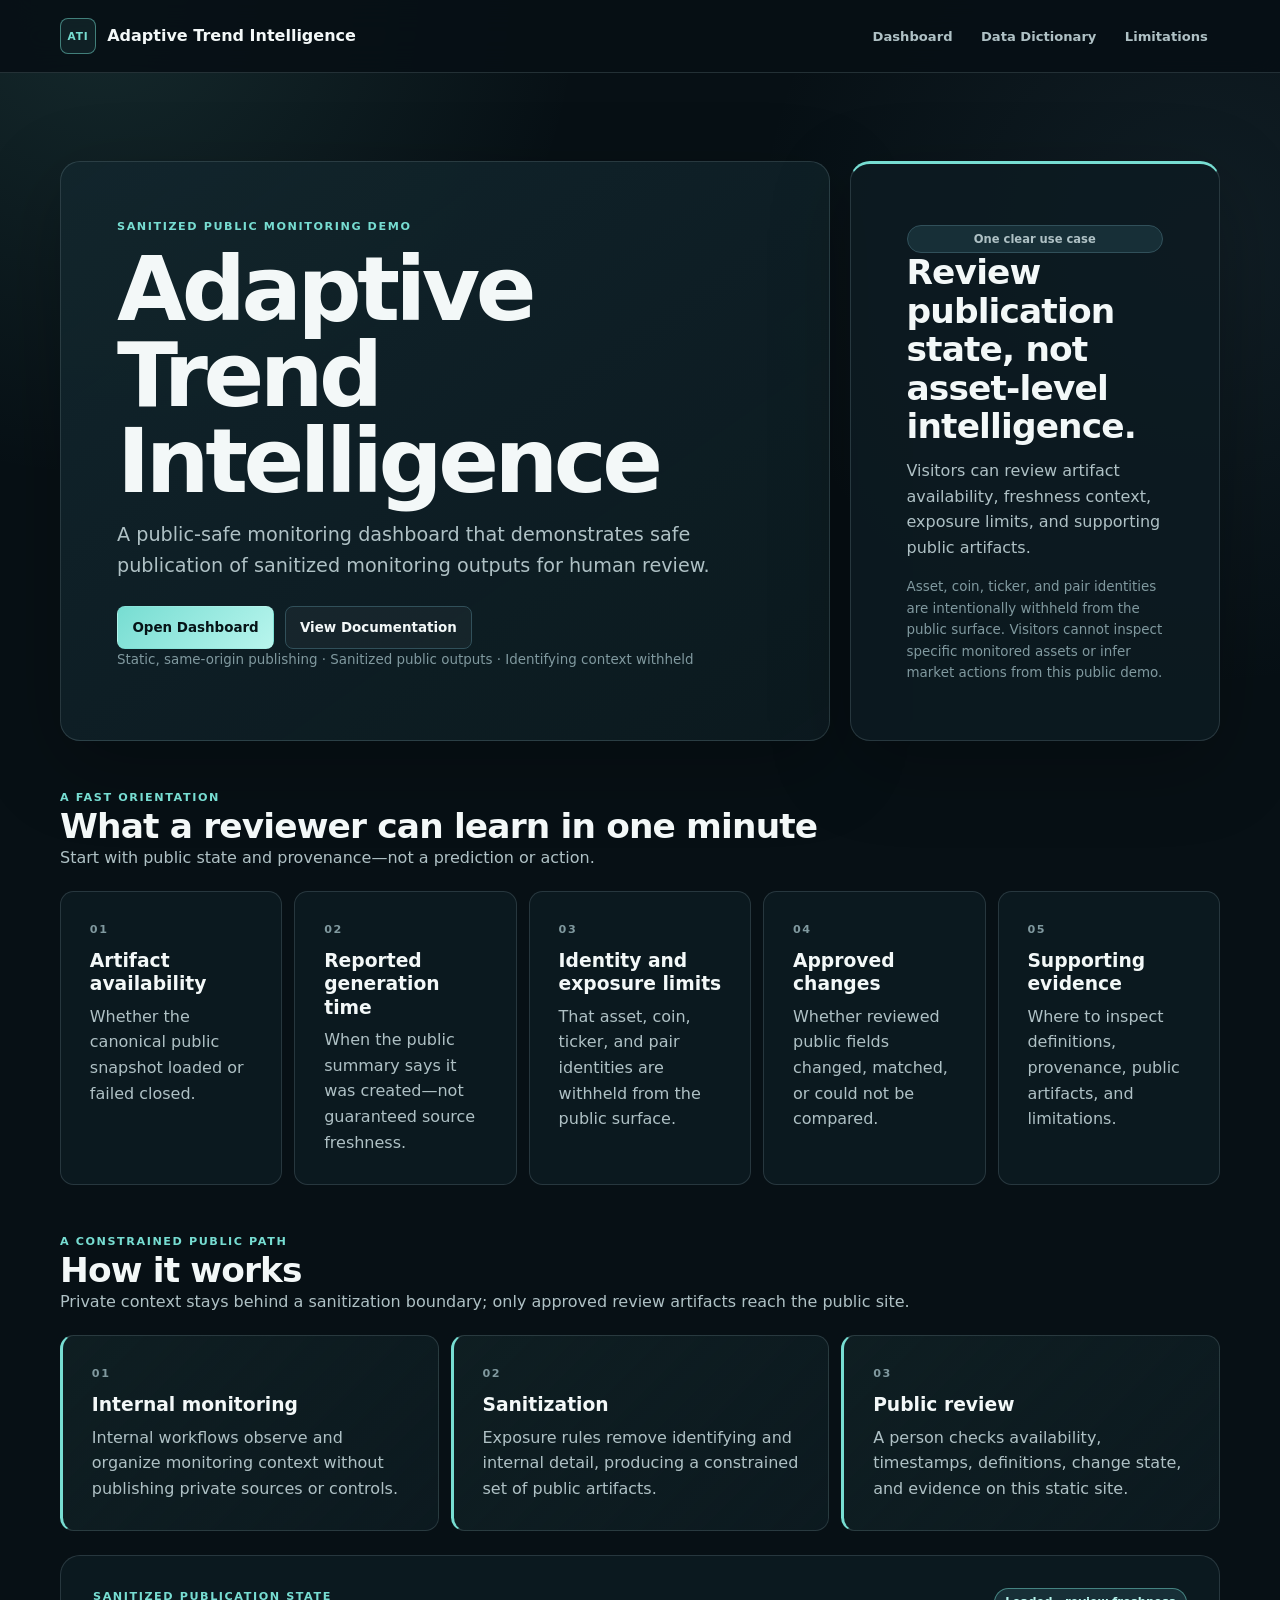
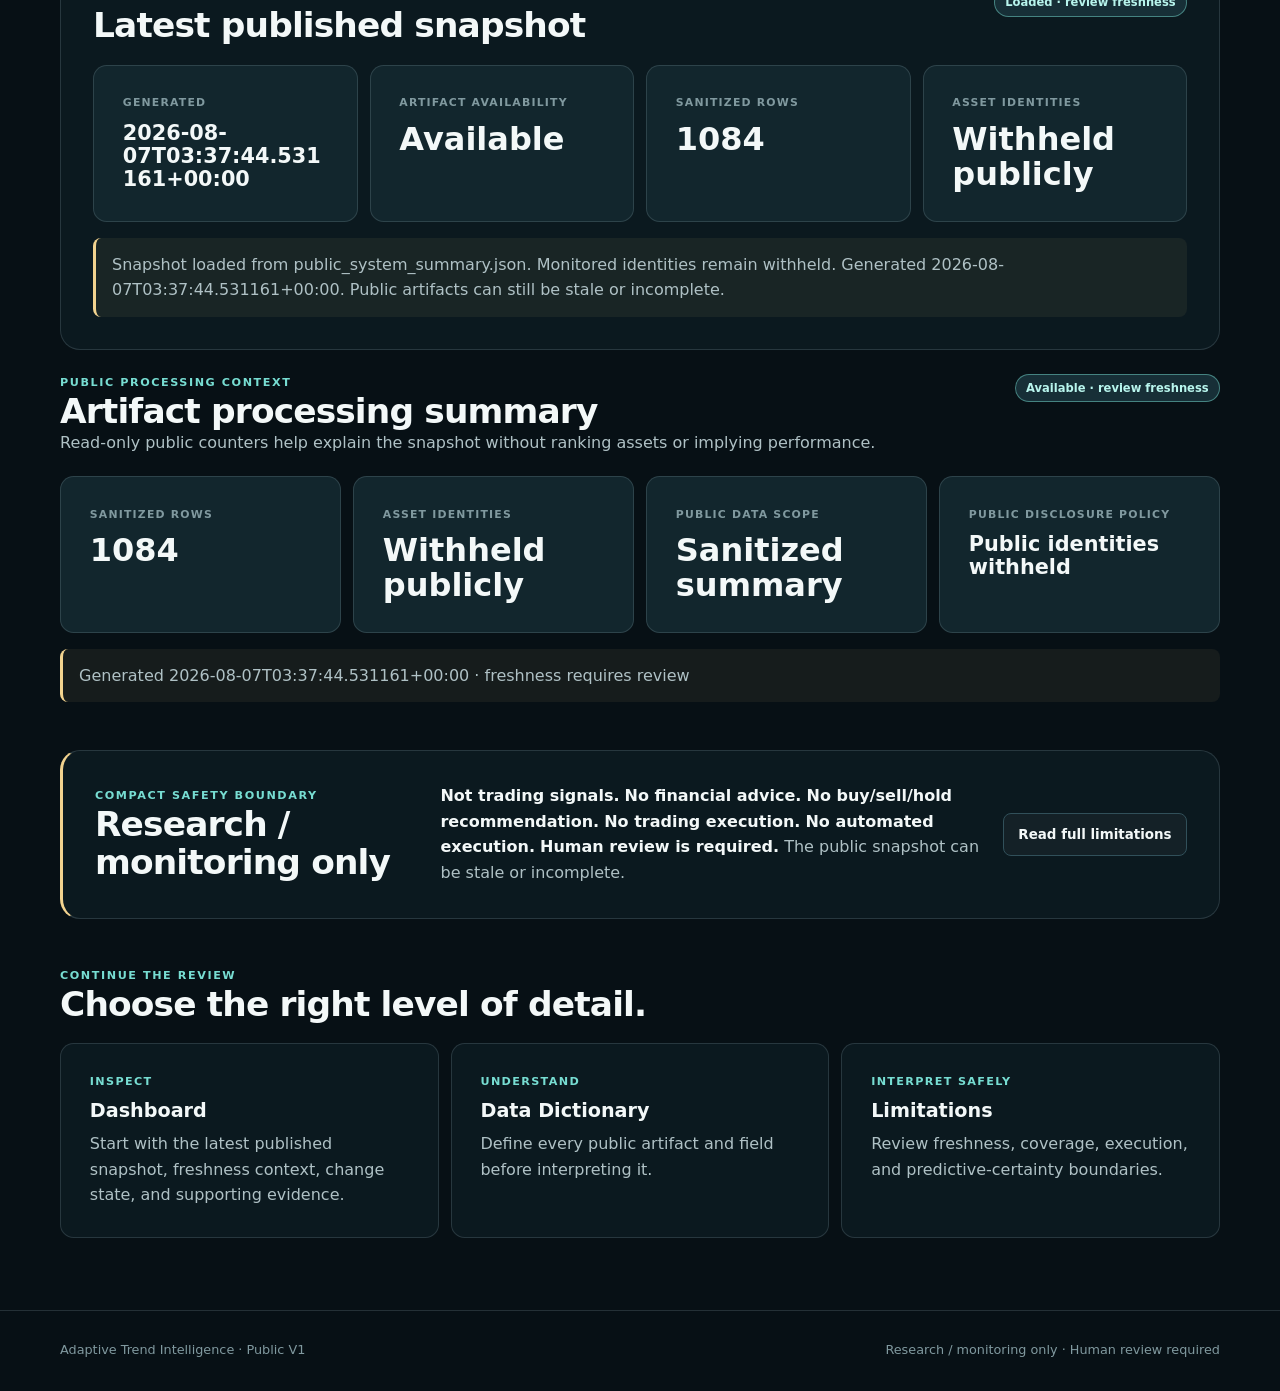
==== commit 02e874cc: "publish h4i5b score band public release" ====
--- a/public/index.html
+++ b/public/index.html
@@ -96,7 +96,7 @@
       <div class="dashboard-metrics">
         <article class="metric-card"><div class="metric-label">Sanitized Rows</div><div id="export-input" class="metric-value">—</div></article>
         <article class="metric-card"><div class="metric-label">Asset Identities</div><div id="export-published" class="metric-value">—</div></article>
-        <article class="metric-card"><div class="metric-label">Public Metadata Count</div><div id="export-filtered" class="metric-value">—</div></article>
+        <article class="metric-card"><div class="metric-label">Public Data Scope</div><div id="export-filtered" class="metric-value">Sanitized summary</div></article>
         <article class="metric-card"><div class="metric-label">Public Disclosure Policy</div><div id="export-limit" class="metric-value metric-value-small">—</div></article>
       </div>
       <p id="export-generated" class="status-message">Waiting for public data</p>
@@ -187,7 +187,7 @@
         }
         setText("export-input", view.rows);
         setText("export-published", describePublicIdentityCount(view.public_pair_symbol_count));
-        setText("export-filtered", view.score_count);
+        setText("export-filtered", "Sanitized summary");
         setText("export-limit", describeExposureMode(view.exposure_mode));
         setText("export-generated", "Generated " + view.generated_at + " · freshness requires review");
         setText("snapshot-generated", view.generated_at);
